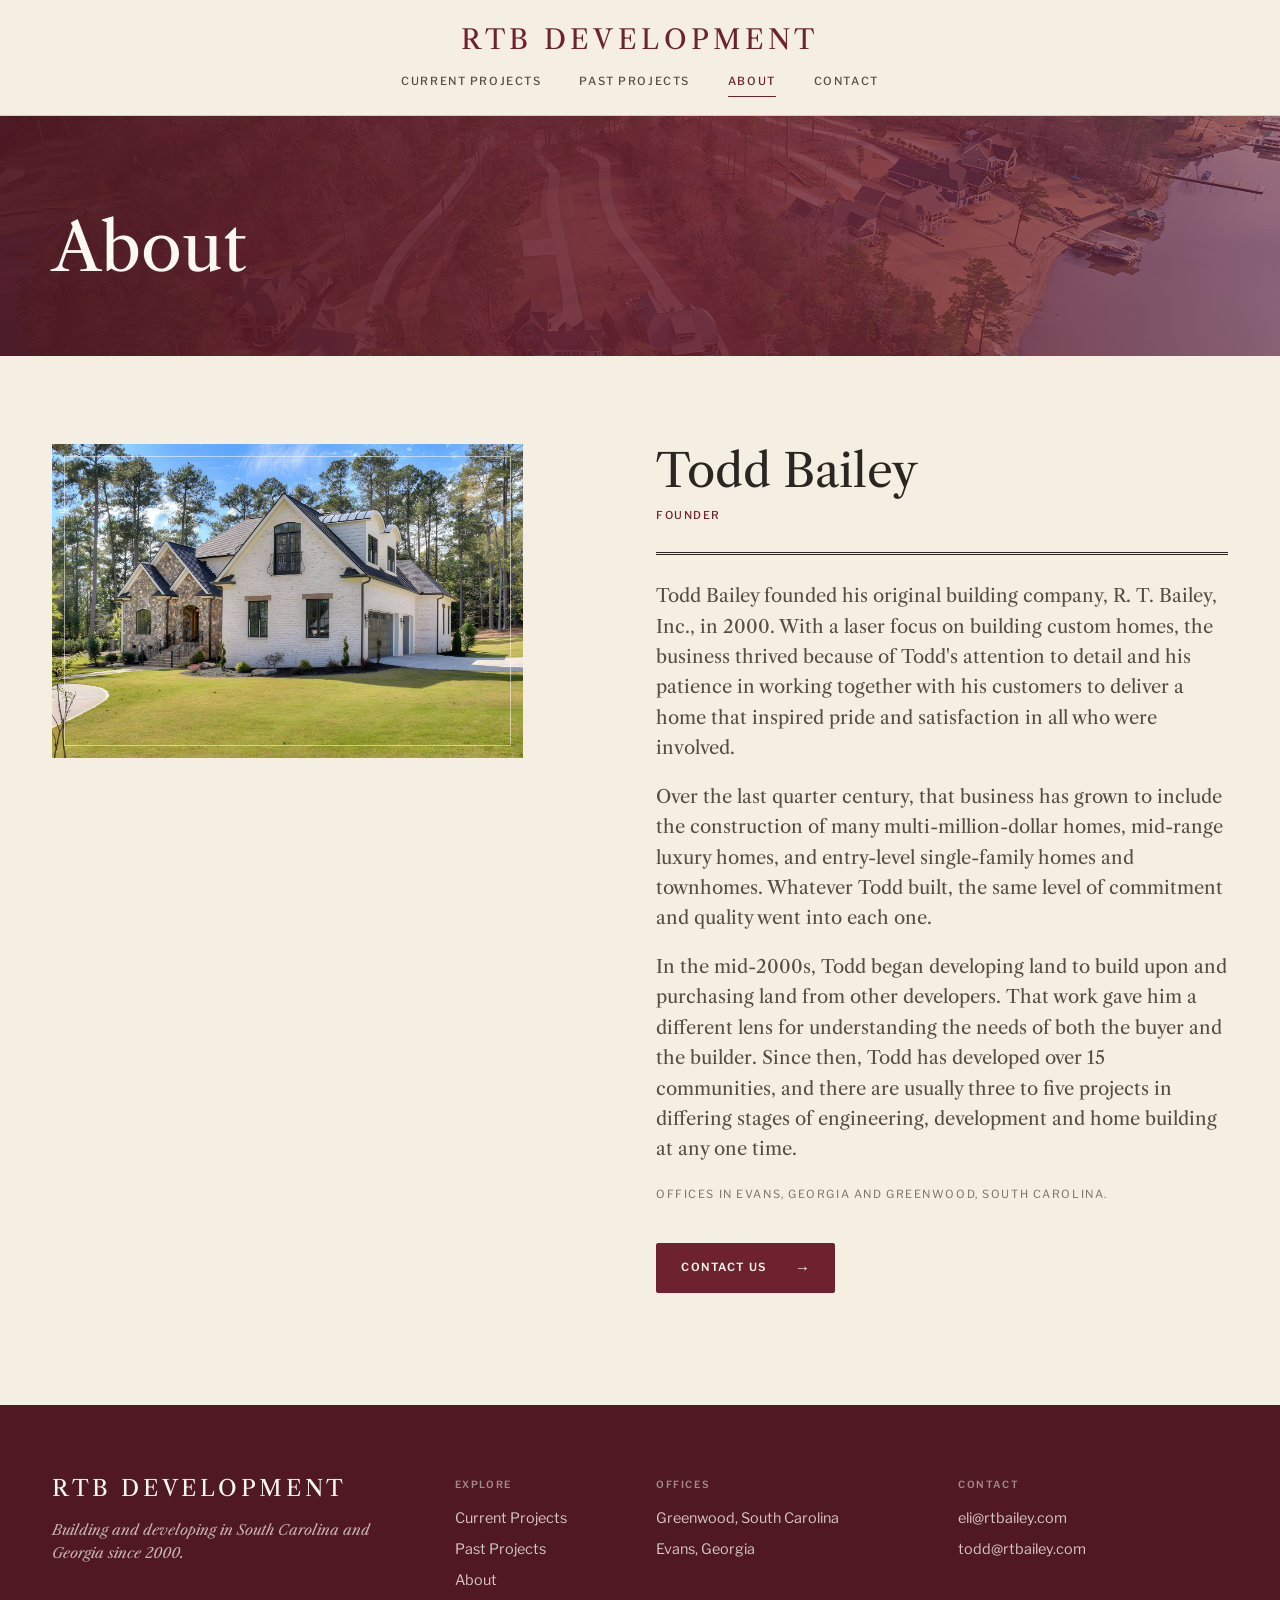
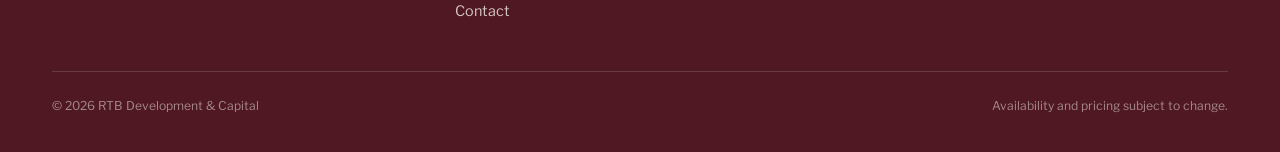
==== about.html @ fdc3d3a2 "Update preview 2026-11-13" ====
<!doctype html>
<html lang="en">
<head><meta name="robots" content="noindex, nofollow">
<meta charset="utf-8">
<meta name="viewport" content="width=device-width, initial-scale=1">
<title>About · RTB Development</title>
<meta name="description" content="RTB Development acquires, entitles and develops residential land.">
<meta name="theme-color" content="#6e2230">
<link rel="icon" href="images/favicon.svg" type="image/svg+xml">
<link rel="preconnect" href="https://fonts.googleapis.com">
<link rel="preconnect" href="https://fonts.gstatic.com" crossorigin>
<link href="https://fonts.googleapis.com/css2?family=Libre+Caslon+Text:ital,wght@0,400;0,700;1,400&family=Libre+Franklin:wght@400;500;600&display=swap" rel="stylesheet">
<link rel="stylesheet" href="css/site.css?v=20261113f">
</head>
<body data-page="about">
<a class="skip" href="#main">Skip to content</a>
<header class="site-header"></header>
<main id="main">

<section class="page-head" style="background-image:url('images/aerial-lake-lots.jpg')">
  <div class="wrap row"><h1>About</h1></div>
</section>

<section class="section" style="padding-top:0">
  <div class="wrap founder">
    <div class="founder-photo" id="founder-photo"></div>
    <div class="founder-body">
      <h2 id="founder-name"></h2>
      <p class="label" id="founder-title"></p>
      <div class="prose" id="founder-bio"></div>
      <div style="margin-top:40px"><a class="btn" href="contact.html">Contact us</a></div>
    </div>
  </div>
</section>
</main>
<footer class="site-footer"></footer>
<script src="data/inventory.js?v=20261113f"></script>
<script src="js/site.js?v=20261113f"></script>
<script src="js/pages.js?v=20261113f"></script>
</body>
</html>
---- css/site.css ----
/* RTB Development — public site.
   Southern heritage: Libre Caslon + Libre Franklin, parchment, maroon, pine, red clay. */

:root {
  --ink: #2a2723;
  --ink-2: #544e45;
  --muted: #7a7266;
  --rule: #d9cfbc;
  --rule-strong: #2a2723;
  --paper: #f5efe3;
  --paper-2: #fbf8f1;
  --tint: #ebe3d3;
  --cream: #fbf8f1;

  --maroon: #6e2230;
  --maroon-dark: #4f1822;
  --accent: #2e4a3b;          /* pine: available / under construction */
  --contract: #9c6a2c;        /* ochre: coming soon / under contract */
  --clay: #b5653f;
  --sold: #c4b9a4;

  --display: "Libre Caslon Text", Georgia, "Times New Roman", serif;
  --sans: "Libre Franklin", "Franklin Gothic Book", -apple-system, Arial, sans-serif;

  --max: 1240px;
  --gutter: 32px;
  --ease: cubic-bezier(.2, .7, .2, 1);
}

*, *::before, *::after { box-sizing: border-box; }
[hidden] { display: none !important; }
html { -webkit-text-size-adjust: 100%; scroll-behavior: smooth; }
body {
  margin: 0; font-family: var(--sans); font-size: 16px; line-height: 1.6;
  color: var(--ink); background: var(--paper); -webkit-font-smoothing: antialiased;
  font-feature-settings: "lnum" 1;
}
img { max-width: 100%; display: block; }
a { color: inherit; text-decoration: none; }
button { font: inherit; color: inherit; }
:focus-visible { outline: 2px solid var(--maroon); outline-offset: 3px; }
::selection { background: var(--maroon); color: var(--cream); }

.wrap { width: 100%; max-width: var(--max); margin: 0 auto; padding: 0 var(--gutter); }
.skip { position: absolute; left: -9999px; }
.skip:focus { left: 16px; top: 16px; z-index: 200; background: var(--ink); color: #fff; padding: 8px 12px; }

/* ---------- type ---------- */
h1, h2, h3 { font-family: var(--display); font-weight: 400; margin: 0; line-height: 1.15; }
h1 { font-size: clamp(2.5rem, 5.2vw, 4.25rem); line-height: 1.08; text-wrap: balance; }
h2 { font-size: clamp(1.8rem, 3vw, 2.5rem); text-wrap: balance; }
h3 { font-size: 1.35rem; }
p { margin: 0; }
.caps, .label, .nav, table.lots th, .seg button, .btn, .crumbs, .kicker {
  font-family: var(--sans); text-transform: uppercase; letter-spacing: .14em;
}
.label { font-size: .68rem; font-weight: 500; color: var(--muted); }
.kicker { font-size: .72rem; font-weight: 600; color: var(--maroon); display: flex; align-items: center; gap: 14px; margin-bottom: 18px; }
.kicker::before { content: ""; width: 28px; height: 1px; background: currentColor; }
.lede { font-family: var(--display); font-size: 1.25rem; line-height: 1.55; color: var(--ink-2); }

/* ---------- header ---------- */
.site-header { background: var(--paper); border-bottom: 1px solid var(--rule); position: relative; z-index: 60; transition: background .3s, border-color .3s, color .3s; }
.site-header .wrap { display: flex; flex-direction: column; align-items: center; gap: 14px; padding-top: 26px; padding-bottom: 18px; position: relative; }
.brand { font-family: var(--display); font-size: 1.7rem; letter-spacing: .16em; text-transform: uppercase; line-height: 1; color: var(--maroon); transition: color .3s; }
.brand span { color: inherit; }
.nav { display: flex; gap: 38px; font-size: .7rem; font-weight: 500; }
.nav a { color: var(--ink-2); padding: 6px 0; position: relative; transition: color .15s; }
.nav a::after { content: ""; position: absolute; left: 0; right: 0; bottom: 0; height: 1px; background: currentColor; transform: scaleX(0); transition: transform .25s var(--ease); }
.nav a:hover { color: var(--ink); }
.nav a:hover::after, .nav a[aria-current="page"]::after { transform: scaleX(1); }
.nav a[aria-current="page"] { color: var(--maroon); }
.nav-toggle { display: none; background: none; border: 0; padding: 10px; cursor: pointer; position: absolute; right: calc(var(--gutter) - 10px); top: 50%; transform: translateY(-50%); color: inherit; }

/* Home: header floats over the hero until you scroll. */
body[data-page="home"] .site-header { position: fixed; top: 0; left: 0; right: 0; background: transparent; border-color: transparent; color: var(--cream); }
body[data-page="home"] .site-header .brand,
body[data-page="home"] .site-header .nav a { color: var(--cream); }
body[data-page="home"] .site-header.is-solid { background: rgba(245, 239, 227, .97); border-color: var(--rule); color: var(--ink); }
body[data-page="home"] .site-header.is-solid .brand { color: var(--maroon); }
body[data-page="home"] .site-header.is-solid .nav a { color: var(--ink-2); }
body[data-page="home"] .site-header.is-solid .nav a[aria-current="page"] { color: var(--maroon); }

/* ---------- buttons ---------- */
.btn {
  display: inline-flex; align-items: center; justify-content: space-between; gap: 28px;
  min-height: 50px; padding: 0 24px; border: 1px solid var(--maroon); border-radius: 2px;
  background: var(--maroon); color: var(--cream); font-size: .7rem; font-weight: 600; cursor: pointer;
  transition: background .2s, color .2s, border-color .2s;
}
.btn::after { content: "→"; font-size: .95rem; letter-spacing: 0; transition: transform .2s var(--ease); }
.btn:hover { background: var(--maroon-dark); border-color: var(--maroon-dark); }
.btn:hover::after { transform: translateX(4px); }
.btn-line { background: transparent; color: var(--ink); border-color: var(--ink); }
.btn-line:hover { background: var(--ink); color: var(--paper); border-color: var(--ink); }
.btn-light { background: var(--cream); border-color: var(--cream); color: var(--maroon); }
.btn-light:hover { background: var(--tint); border-color: var(--tint); }
.btn-ghost { background: transparent; border-color: rgba(251,248,241,.55); color: var(--cream); }
.btn-ghost:hover { background: rgba(251,248,241,.12); border-color: var(--cream); }
.text-link { font-family: var(--display); font-style: italic; font-size: 1rem; border-bottom: 1px solid var(--rule); padding-bottom: 2px; transition: color .15s, border-color .15s; }
.text-link:hover { color: var(--maroon); border-color: var(--maroon); }

/* ---------- home hero: slow aerial pans ---------- */
.hero { position: relative; min-height: 100vh; min-height: 100svh; display: flex; align-items: flex-end; color: var(--cream); overflow: hidden; background: #1f2a22; }
.hero-reel { position: absolute; inset: 0; }
.hero-reel .shot { position: absolute; inset: -4%; background: center / cover no-repeat; opacity: 0; animation: reel 28s infinite; will-change: transform, opacity; }
.hero-reel .shot:nth-child(1) { animation-delay: -1.4s; --x0: -2%; --x1: 2%; }
.hero-reel .shot:nth-child(2) { animation-delay: 5.6s; --x0: 2%; --x1: -2%; }
.hero-reel .shot:nth-child(3) { animation-delay: 12.6s; --x0: -1%; --x1: 3%; }
.hero-reel .shot:nth-child(4) { animation-delay: 19.6s; --x0: 2%; --x1: -1%; }
@keyframes reel {
  0%   { opacity: 0; transform: scale(1.04) translateX(var(--x0)); }
  5%   { opacity: 1; }
  25%  { opacity: 1; }
  32%  { opacity: 0; transform: scale(1.14) translateX(var(--x1)); }
  100% { opacity: 0; transform: scale(1.14) translateX(var(--x1)); }
}
.hero::after {
  content: ""; position: absolute; inset: 0; pointer-events: none;
  background:
    linear-gradient(180deg, rgba(20,16,14,.55) 0%, rgba(20,16,14,0) 22%),
    linear-gradient(0deg, rgba(40,12,18,.88) 0%, rgba(40,12,18,.35) 45%, rgba(40,12,18,0) 70%);
}
.hero .wrap { position: relative; z-index: 2; padding-top: 180px; padding-bottom: 72px; }
.hero .where { font-size: .72rem; font-weight: 600; color: rgba(251,248,241,.8); margin-bottom: 22px; }
.hero h1 { font-size: clamp(2.9rem, 7vw, 6rem); max-width: 13ch; line-height: 1.02; }
.hero-foot { display: grid; grid-template-columns: repeat(12, 1fr); gap: var(--gutter); margin-top: 40px; align-items: end; }
.hero-foot p { grid-column: 1 / span 6; font-family: var(--display); font-size: 1.3rem; line-height: 1.5; color: rgba(251,248,241,.88); max-width: 40ch; }
.hero-foot .actions { grid-column: 8 / span 5; display: flex; gap: 12px; justify-content: flex-end; flex-wrap: wrap; }
.scroll-cue { position: absolute; z-index: 2; left: 50%; bottom: 22px; width: 1px; height: 44px; background: rgba(251,248,241,.35); overflow: hidden; }
.scroll-cue::after { content: ""; position: absolute; left: 0; top: -44px; width: 1px; height: 44px; background: var(--cream); animation: cue 2.4s var(--ease) infinite; }
@keyframes cue { to { top: 44px; } }

/* ---------- page banners (inner pages) ---------- */
.page-head {
  position: relative; color: var(--cream); padding: 96px 0 72px; margin-bottom: 88px;
  background: var(--maroon) center / cover no-repeat;
}
.page-head::before { content: ""; position: absolute; inset: 0; background: linear-gradient(100deg, rgba(79,24,34,.94) 0%, rgba(110,34,48,.86) 55%, rgba(110,34,48,.62) 100%); }
.page-head .wrap { position: relative; }
.page-head .row { display: grid; grid-template-columns: repeat(12, 1fr); gap: var(--gutter); align-items: end; }
.page-head h1 { grid-column: 1 / span 8; }
.page-head .aside { grid-column: 9 / span 4; font-family: var(--display); font-size: 1.1rem; color: rgba(251,248,241,.85); max-width: 36ch; }
.page-head .aside .where { display: block; font-family: var(--sans); font-size: .7rem; text-transform: uppercase; letter-spacing: .14em; font-weight: 600; color: var(--cream); margin-bottom: 10px; }
.crumbs { font-size: .66rem; margin-bottom: 26px; color: rgba(251,248,241,.7); }
.crumbs a:hover { color: var(--cream); }
.page-head .facts { border-top: 1px solid rgba(251,248,241,.35); }
.page-head .label { color: rgba(251,248,241,.7); }
.page-head .btn { background: var(--cream); border-color: var(--cream); color: var(--maroon); }

/* ---------- sections ---------- */
.section { padding: 112px 0; }
.section + .section { padding-top: 0; }
.section-head { display: flex; justify-content: space-between; align-items: flex-end; gap: 24px; margin-bottom: 44px; }
.section-head h2 { max-width: 20ch; }

/* ---------- tiles ---------- */
.tiles { display: grid; grid-template-columns: repeat(3, 1fr); gap: 56px var(--gutter); }
.tile { display: block; }
.tile-media { aspect-ratio: 4 / 3; background: var(--cream); position: relative; overflow: hidden; }
.tile-media .img { position: absolute; inset: 0; background: center / cover no-repeat; transition: transform .8s var(--ease); }
.tile:hover .tile-media .img { transform: scale(1.05); }
.tile-media.no-photo { display: flex; align-items: center; justify-content: center; flex-direction: column; gap: 12px; text-align: center; padding: 28px; color: var(--ink); font-family: var(--display); font-size: 1.55rem; line-height: 1.2; box-shadow: inset 0 0 0 1px var(--rule); }
.tile-media.no-photo::after { content: ""; position: absolute; inset: 10px; border: 1px solid var(--rule); pointer-events: none; }
.tile-media.no-photo small { font-family: var(--sans); font-size: .6rem; letter-spacing: .16em; text-transform: uppercase; color: var(--muted); }
.tile-past .tile-media.no-photo { background-color: var(--tint); box-shadow: none; }
.tile-past .tile-media.no-photo::after { border-color: rgba(42,39,35,.18); }
.tile-flag { position: absolute; top: 14px; left: 14px; z-index: 2; background: var(--cream); font-size: .6rem; font-weight: 600; letter-spacing: .14em; text-transform: uppercase; padding: 7px 10px; }
.tile-body { padding-top: 18px; display: flex; justify-content: space-between; align-items: baseline; gap: 16px; }
.tile-body h3 { font-size: 1.4rem; transition: color .15s; }
.tile-loc { margin-top: 4px; font-size: .66rem; font-weight: 500; letter-spacing: .14em; text-transform: uppercase; color: var(--muted); }
a.tile:hover h3 { color: var(--maroon); }
.tile-meta { font-size: .85rem; color: var(--muted); text-align: right; white-space: nowrap; flex: none; }
.tile-meta .avail { color: var(--accent); font-weight: 500; }
.tile-go { color: var(--maroon); display: inline-block; margin-left: 8px; transition: transform .2s var(--ease); }
a.tile:hover .tile-go { transform: translateX(4px); }
.tile-note { margin-top: 6px; font-size: .9rem; color: var(--ink-2); }

/* ---------- status ---------- */
.avail { color: var(--accent); font-weight: 500; }
.phase { font-family: var(--sans); font-size: .64rem; font-weight: 600; text-transform: uppercase; letter-spacing: .14em; }
.phase-construction, .phase-selling { color: var(--accent); }
.phase-coming-soon { color: var(--contract); }
.status { display: inline-flex; align-items: center; gap: 8px; font-size: .85rem; white-space: nowrap; }
.status::before { content: ""; width: 8px; height: 8px; border-radius: 50%; background: currentColor; }
.status-available { color: var(--accent); }
.status-contract { color: var(--contract); }
.status-sold { color: var(--muted); }
.status-sold::before { background: var(--sold); }
.status-planned { color: #3f6f95; }

/* ---------- founder teaser (home) ---------- */
.teaser { display: grid; grid-template-columns: repeat(12, 1fr); gap: var(--gutter); align-items: center; }
.teaser-photo { grid-column: 1 / span 6; aspect-ratio: 5 / 4; background: var(--tint) center / cover no-repeat; position: relative; }
.teaser-photo::after { content: ""; position: absolute; inset: 14px; border: 1px solid rgba(251,248,241,.6); pointer-events: none; }
.teaser-body { grid-column: 8 / span 5; }
.teaser-body .lede { margin-top: 24px; }
.teaser-body .sig { margin-top: 28px; font-family: var(--display); font-style: italic; font-size: 1.15rem; }
.teaser-body .sig span { display: block; font-family: var(--sans); font-style: normal; font-size: .64rem; letter-spacing: .14em; text-transform: uppercase; color: var(--muted); margin-top: 4px; }
.teaser-body .btn { margin-top: 36px; }

/* ---------- closing band ---------- */
.closing { position: relative; color: var(--cream); background: #2a2a24 center / cover no-repeat; }
.closing::before { content: ""; position: absolute; inset: 0; background: linear-gradient(90deg, rgba(40,12,18,.9) 0%, rgba(40,12,18,.62) 55%, rgba(40,12,18,.3) 100%); }
.closing .wrap { position: relative; padding-top: 140px; padding-bottom: 140px; }
.closing h2 { font-size: clamp(2.2rem, 4.4vw, 3.6rem); max-width: 16ch; }
.closing p { margin-top: 20px; font-family: var(--display); font-size: 1.2rem; color: rgba(251,248,241,.85); max-width: 42ch; }
.closing .actions { margin-top: 36px; display: flex; gap: 12px; flex-wrap: wrap; }

/* ---------- lot table ---------- */
.toolbar { display: flex; flex-wrap: wrap; gap: 24px; align-items: center; padding: 18px 0; border-bottom: 1px solid var(--rule); border-top: 3px double var(--rule-strong); }
.seg { display: flex; gap: 22px; }
.seg button { background: none; border: 0; padding: 8px 0; cursor: pointer; font-size: .68rem; color: var(--muted); border-bottom: 1px solid transparent; transition: color .15s, border-color .15s; }
.seg button:hover { color: var(--ink); }
.seg button[aria-pressed="true"] { color: var(--ink); border-bottom-color: var(--maroon); }
.select {
  appearance: none; -webkit-appearance: none; cursor: pointer; border: 0; border-bottom: 1px solid var(--rule);
  background: transparent url("data:image/svg+xml,%3Csvg xmlns='http://www.w3.org/2000/svg' width='10' height='6'%3E%3Cpath d='M1 1l4 4 4-4' stroke='%232a2723' fill='none'/%3E%3C/svg%3E") right 2px center no-repeat;
  padding: 8px 24px 8px 0; font-size: .9rem; color: var(--ink); font-family: var(--sans);
}
.toolbar .count { margin-left: auto; font-size: .9rem; color: var(--muted); }
.table-wrap { overflow-x: auto; }
table.lots { width: 100%; border-collapse: collapse; font-size: .95rem; }
table.lots th { text-align: left; font-weight: 500; font-size: .64rem; color: var(--muted); padding: 16px 16px 12px 0; border-bottom: 1px solid var(--rule); white-space: nowrap; }
table.lots th button { all: unset; cursor: pointer; }
table.lots th button:hover { color: var(--ink); }
table.lots th button[data-dir]::after { content: " ↓"; }
table.lots th button[data-dir="asc"]::after { content: " ↑"; }
table.lots td { padding: 18px 16px 18px 0; border-bottom: 1px solid var(--rule); white-space: nowrap; }
table.lots tbody tr { cursor: pointer; transition: background .12s; }
table.lots tbody tr:hover { background: var(--tint); }
table.lots .lot-id { font-family: var(--display); font-size: 1.15rem; }
table.lots .num, table.lots th.num { text-align: right; }
table.lots td:last-child, table.lots th:last-child { padding-right: 0; padding-left: 32px; }
.empty { padding: 48px 0; color: var(--muted); }

/* ---------- community ---------- */
.facts { display: grid; grid-template-columns: repeat(4, 1fr); gap: var(--gutter); margin-top: 56px; }
.facts > div { padding-top: 16px; }
.fact-value { font-family: var(--display); font-size: 1.9rem; line-height: 1.15; }
.facts .label { margin-top: 6px; }
.plan-grid { display: grid; grid-template-columns: repeat(12, 1fr); gap: var(--gutter); align-items: start; }
.plan { grid-column: 1 / span 8; }
.plan-bar { display: flex; justify-content: space-between; align-items: center; gap: 16px; flex-wrap: wrap; padding-bottom: 14px; }
.legend { display: flex; gap: 20px; flex-wrap: wrap; }
.site-plan { display: block; width: 100%; height: auto; background: var(--tint); }
.site-plan .lot { cursor: pointer; outline: none; }
.site-plan .lot rect, .site-plan .lot path { stroke: var(--paper); stroke-width: 3; transition: opacity .15s; }
.site-plan .lot:hover rect, .site-plan .lot:hover path, .site-plan .lot:focus-visible rect, .site-plan .lot:focus-visible path { opacity: .85; }
.site-plan .lot.is-selected rect, .site-plan .lot.is-selected path { stroke: var(--ink); stroke-width: 4; }
.site-plan .lot text { pointer-events: none; font-family: var(--display); font-size: 24px; fill: var(--cream); }
.site-plan .lot text.sub { font-family: var(--sans); font-size: 12px; fill: rgba(255,255,255,.85); }
.site-plan .lot-sold text { fill: var(--ink-2); }
.site-plan .lot-sold text.sub { fill: var(--muted); }
.plan-note { margin-top: 12px; font-size: .8rem; color: var(--muted); }
.detail { grid-column: 9 / span 4; border-top: 3px double var(--rule-strong); padding-top: 20px; position: sticky; top: 24px; }
.detail .top { display: flex; justify-content: space-between; align-items: baseline; gap: 12px; }
.detail .name { font-family: var(--display); font-size: 2.5rem; line-height: 1; }
.detail .price { font-family: var(--display); font-size: 1.7rem; margin-top: 20px; }
.spec { list-style: none; margin: 24px 0 0; padding: 0; }
.spec li { display: flex; justify-content: space-between; gap: 16px; padding: 12px 0; border-top: 1px solid var(--rule); font-size: .92rem; }
.spec li span:first-child { color: var(--muted); }
.spec li span:last-child { text-align: right; }
.detail .note { margin-top: 16px; font-size: .92rem; color: var(--ink-2); }
.detail .actions { display: grid; gap: 10px; margin-top: 24px; }
.two-col { display: grid; grid-template-columns: repeat(12, 1fr); gap: var(--gutter); }
.two-col > :first-child { grid-column: 1 / span 4; }
.two-col > :last-child { grid-column: 5 / span 8; }
.plain-list { list-style: none; margin: 0; padding: 0; }
.plain-list li { padding: 12px 0; border-bottom: 1px solid var(--rule); font-size: .95rem; }
.project-cta { display: grid; grid-template-columns: repeat(12, 1fr); gap: var(--gutter); align-items: center; }
.project-cta-media { grid-column: 1 / span 7; }
.project-cta-media .tile-media { aspect-ratio: 16 / 10; }
.project-cta-body { grid-column: 9 / span 4; }
.project-cta-body .lede { margin: 18px 0 32px; }

/* ---------- project gallery ---------- */
.gallery { display: grid; grid-template-columns: repeat(2, 1fr); gap: var(--gutter); }
.gallery-item { display: block; aspect-ratio: 16 / 9; background: var(--tint) center / cover no-repeat; transition: opacity .2s; }
.gallery-item:hover { opacity: .9; }
.gallery-item:only-child { grid-column: 1 / -1; aspect-ratio: 21 / 9; }
.gallery-video { display: block; width: 100%; aspect-ratio: 16 / 9; background: #1c1a17; object-fit: cover; }
.gallery-video { grid-column: 1 / -1; }
.gallery-single { grid-column: 1 / -1; display: block; }
.gallery-single img { display: block; max-width: 100%; max-height: 720px; width: auto; height: auto; margin: 0 auto; }
/* static colored site plan on a project page */
.layout-plan { display: block; border: 1px solid var(--line, rgba(0,0,0,.12)); }
.layout-plan img { display: block; width: 100%; height: auto; }

/* ---------- about ---------- */
.prose { font-family: var(--display); font-size: 1.15rem; line-height: 1.65; color: var(--ink-2); }
.prose p + p { margin-top: 1em; }
.founder { display: grid; grid-template-columns: repeat(12, 1fr); gap: var(--gutter); align-items: start; }
.founder-photo { grid-column: 1 / span 5; aspect-ratio: 3 / 2; background: var(--tint) center / cover no-repeat; position: sticky; top: 32px; }
.founder-photo::after { content: ""; position: absolute; inset: 12px; border: 1px solid rgba(251,248,241,.55); pointer-events: none; }
.founder-photo.no-photo { display: flex; align-items: flex-end; padding: 28px; font-family: var(--display); font-size: 1.3rem; color: var(--ink-2); }
.founder-photo.no-photo::after { border-color: rgba(42,39,35,.2); }
.founder-body { grid-column: 7 / span 6; }
.founder-body h2 { font-size: clamp(2.1rem, 3.6vw, 3rem); }
.founder-body .label { margin-top: 10px; color: var(--maroon); }
.founder-body .prose { margin-top: 28px; padding-top: 26px; border-top: 3px double var(--rule-strong); }
.founder-body .prose p:last-child { font-family: var(--sans); font-size: .7rem; text-transform: uppercase; letter-spacing: .14em; color: var(--muted); margin-top: 1.8em; }

/* ---------- contact ---------- */
.contact-grid { display: grid; grid-template-columns: repeat(12, 1fr); gap: var(--gutter); }
.contact-info { grid-column: 1 / span 4; }
.contact-info h2 { margin-bottom: 32px; }
.contact-info dl { margin: 0; display: grid; gap: 28px; }
.contact-info dd { margin: 8px 0 0; font-family: var(--display); font-size: 1.15rem; line-height: 1.5; }
.contact-info dd a { border-bottom: 1px solid var(--rule); }
.contact-info dd a:hover { border-color: var(--maroon); color: var(--maroon); }
.form { grid-column: 6 / span 7; display: grid; gap: 30px; background: var(--paper-2); padding: 44px; box-shadow: inset 0 0 0 1px var(--rule); }
.form-row { display: grid; grid-template-columns: 1fr 1fr; gap: var(--gutter); }
.field { display: grid; gap: 4px; }
.field label { font-size: .64rem; font-weight: 500; color: var(--muted); text-transform: uppercase; letter-spacing: .14em; }
.field input, .field select, .field textarea {
  font: inherit; font-size: 1rem; color: var(--ink); background: transparent;
  border: 0; border-bottom: 1px solid var(--rule); border-radius: 0; padding: 10px 0; min-height: 44px; transition: border-color .15s;
}
.field select { appearance: none; -webkit-appearance: none; cursor: pointer; background: url("data:image/svg+xml,%3Csvg xmlns='http://www.w3.org/2000/svg' width='10' height='6'%3E%3Cpath d='M1 1l4 4 4-4' stroke='%232a2723' fill='none'/%3E%3C/svg%3E") right 2px center no-repeat; }
.field textarea { min-height: 120px; resize: vertical; }
.field input:focus, .field select:focus, .field textarea:focus { outline: none; border-bottom-color: var(--maroon); }
.form .btn { justify-self: start; min-width: 220px; }
.form-status { font-size: .9rem; color: var(--accent); min-height: 1.4em; }
.form-status.error { color: #a4402f; }

/* ---------- footer ---------- */
.site-footer { background: var(--maroon-dark); color: rgba(251,248,241,.78); font-size: .9rem; }
.site-footer .wrap { padding-top: 72px; padding-bottom: 36px; }
.footer-top { display: grid; grid-template-columns: repeat(12, 1fr); gap: var(--gutter); padding-bottom: 48px; border-bottom: 1px solid rgba(251,248,241,.15); }
.site-footer .brand { color: var(--cream); font-size: 1.4rem; }
.footer-brand { grid-column: 1 / span 4; }
.footer-brand p { margin-top: 16px; font-family: var(--display); font-style: italic; color: rgba(251,248,241,.7); }
.footer-col { grid-column: span 2; }
.footer-col.wide { grid-column: span 3; }
.footer-col h5 { margin: 0 0 14px; font-size: .62rem; font-weight: 600; letter-spacing: .16em; text-transform: uppercase; color: rgba(251,248,241,.5); }
.footer-col ul { list-style: none; margin: 0; padding: 0; display: grid; gap: 8px; }
.footer-col a:hover { color: var(--cream); }
.footer-bottom { padding-top: 24px; display: flex; justify-content: space-between; gap: 16px; flex-wrap: wrap; font-size: .76rem; color: rgba(251,248,241,.5); }

/* ---------- reveal on scroll ---------- */
.reveal { opacity: 0; transform: translateY(18px); transition: opacity .8s var(--ease), transform .8s var(--ease); }
.reveal.is-in { opacity: 1; transform: none; }

/* ---------- responsive ---------- */
@media (max-width: 1000px) {
  .tiles { grid-template-columns: repeat(2, 1fr); }
  .plan, .detail { grid-column: 1 / -1; }
  .detail { position: static; }
  .page-head h1, .page-head .aside { grid-column: 1 / -1; }
  .page-head .aside { margin-top: 20px; }
  .teaser-photo, .teaser-body, .project-cta-media, .project-cta-body { grid-column: 1 / -1; }
  .footer-brand { grid-column: 1 / -1; }
  .footer-col, .footer-col.wide { grid-column: span 4; }
}
@media (max-width: 780px) {
  :root { --gutter: 20px; }
  .nav-toggle { display: block; }
  .site-header .wrap { align-items: flex-start; padding-top: 18px; padding-bottom: 18px; }
  .brand { font-size: 1.2rem; }
  .nav { position: absolute; top: 100%; left: 0; right: 0; flex-direction: column; gap: 0; background: var(--paper); border-bottom: 1px solid var(--rule); padding: 0 var(--gutter) 16px; display: none; z-index: 50; }
  .nav.is-open { display: flex; }
  .nav a, body[data-page="home"] .site-header .nav a { padding: 14px 0; border-bottom: 1px solid var(--rule); font-size: .78rem; color: var(--ink-2); }
  .nav a::after { display: none; }
  .hero .wrap { padding-bottom: 64px; }
  .scroll-cue { display: none; }
  .section-head { flex-direction: column; align-items: flex-start; gap: 16px; margin-bottom: 32px; }
  .hero-foot p, .hero-foot .actions { grid-column: 1 / -1; justify-content: flex-start; }
  .section { padding: 80px 0; }
  .page-head { padding: 64px 0 52px; margin-bottom: 64px; }
  .tiles { grid-template-columns: 1fr; gap: 40px; }
  .facts { grid-template-columns: repeat(2, 1fr); row-gap: 20px; }
  .two-col > :first-child, .two-col > :last-child { grid-column: 1 / -1; }
  .founder-photo, .founder-body { grid-column: 1 / -1; }
  .gallery { grid-template-columns: 1fr; }
  .founder-photo { position: relative; top: 0; }
  .contact-info, .form { grid-column: 1 / -1; }
  .form { padding: 24px; }
  .form-row { grid-template-columns: 1fr; }
  .closing .wrap { padding-top: 96px; padding-bottom: 96px; }
  .footer-col, .footer-col.wide { grid-column: 1 / -1; }
  table.lots .col-front { display: none; }
  .toolbar .count { margin-left: 0; }
}
@media (max-width: 480px) {
  table.lots .col-comm { display: none; }
  table.lots th, table.lots td { padding-right: 10px; }
  table.lots td:last-child, table.lots th:last-child { padding-left: 8px; }
  table.lots .status { white-space: normal; font-size: .8rem; }
}
@media (prefers-reduced-motion: reduce) {
  html { scroll-behavior: auto; }
  *, *::before, *::after { transition: none !important; animation: none !important; }
  .hero-reel .shot:first-child { opacity: 1; transform: none; }
  .reveal { opacity: 1; transform: none; }
}

/* Rendered site plans (overlay: "outline"): status as a soft tint + thin outline so the drawing stays readable. */
.site-plan .lot path.outline { fill-opacity: var(--tint, .35); stroke-width: var(--outline, 2); stroke-opacity: .9; }
.site-plan .lot:hover path.outline, .site-plan .lot:focus-visible path.outline { opacity: 1; fill-opacity: calc(var(--tint, .35) + .2); }
.site-plan .lot.is-selected path.outline { fill-opacity: calc(var(--tint, .35) + .3); stroke: var(--ink); stroke-width: calc(var(--outline, 2) + 2); }
.legend-extra { display: inline-flex; align-items: center; gap: 6px; font-size: .85rem; color: var(--muted); }
.legend-extra i { width: 10px; height: 10px; border-radius: 2px; display: inline-block; box-shadow: inset 0 0 0 1px rgba(0,0,0,.18); }

/* project details list */
.detail-list { margin: 0; }
.detail-list > div { display: grid; grid-template-columns: 11rem 1fr; gap: 16px; padding: 12px 0; border-bottom: 1px solid var(--rule); }
.detail-list dt { font-size: .74rem; letter-spacing: .12em; text-transform: uppercase; color: var(--muted, #6f6a62); padding-top: 3px; }
.detail-list dd { margin: 0; }
@media (max-width: 600px) { .detail-list > div { grid-template-columns: 1fr; gap: 2px; } }

/* project overview: photo + details side by side */
#interest-section .project-cta { align-items: start; }
#interest-section .project-cta-media { grid-column: 1 / span 7; position: sticky; top: 24px; }
#interest-section .project-cta-body { grid-column: 8 / span 5; }
#interest-section .project-cta-body h2 { margin-bottom: 18px; }
.overview-details > div { grid-template-columns: 7.5rem 1fr; gap: 12px; padding: 9px 0; font-size: .9rem; }
.overview-details dt { font-size: .66rem; }
#interest-section .project-cta-body .lede { margin: 22px 0 26px; font-size: 1rem; }
@media (max-width: 1000px) { #interest-section .project-cta-media { position: static; } #interest-section .project-cta-media, #interest-section .project-cta-body { grid-column: 1 / -1; } }
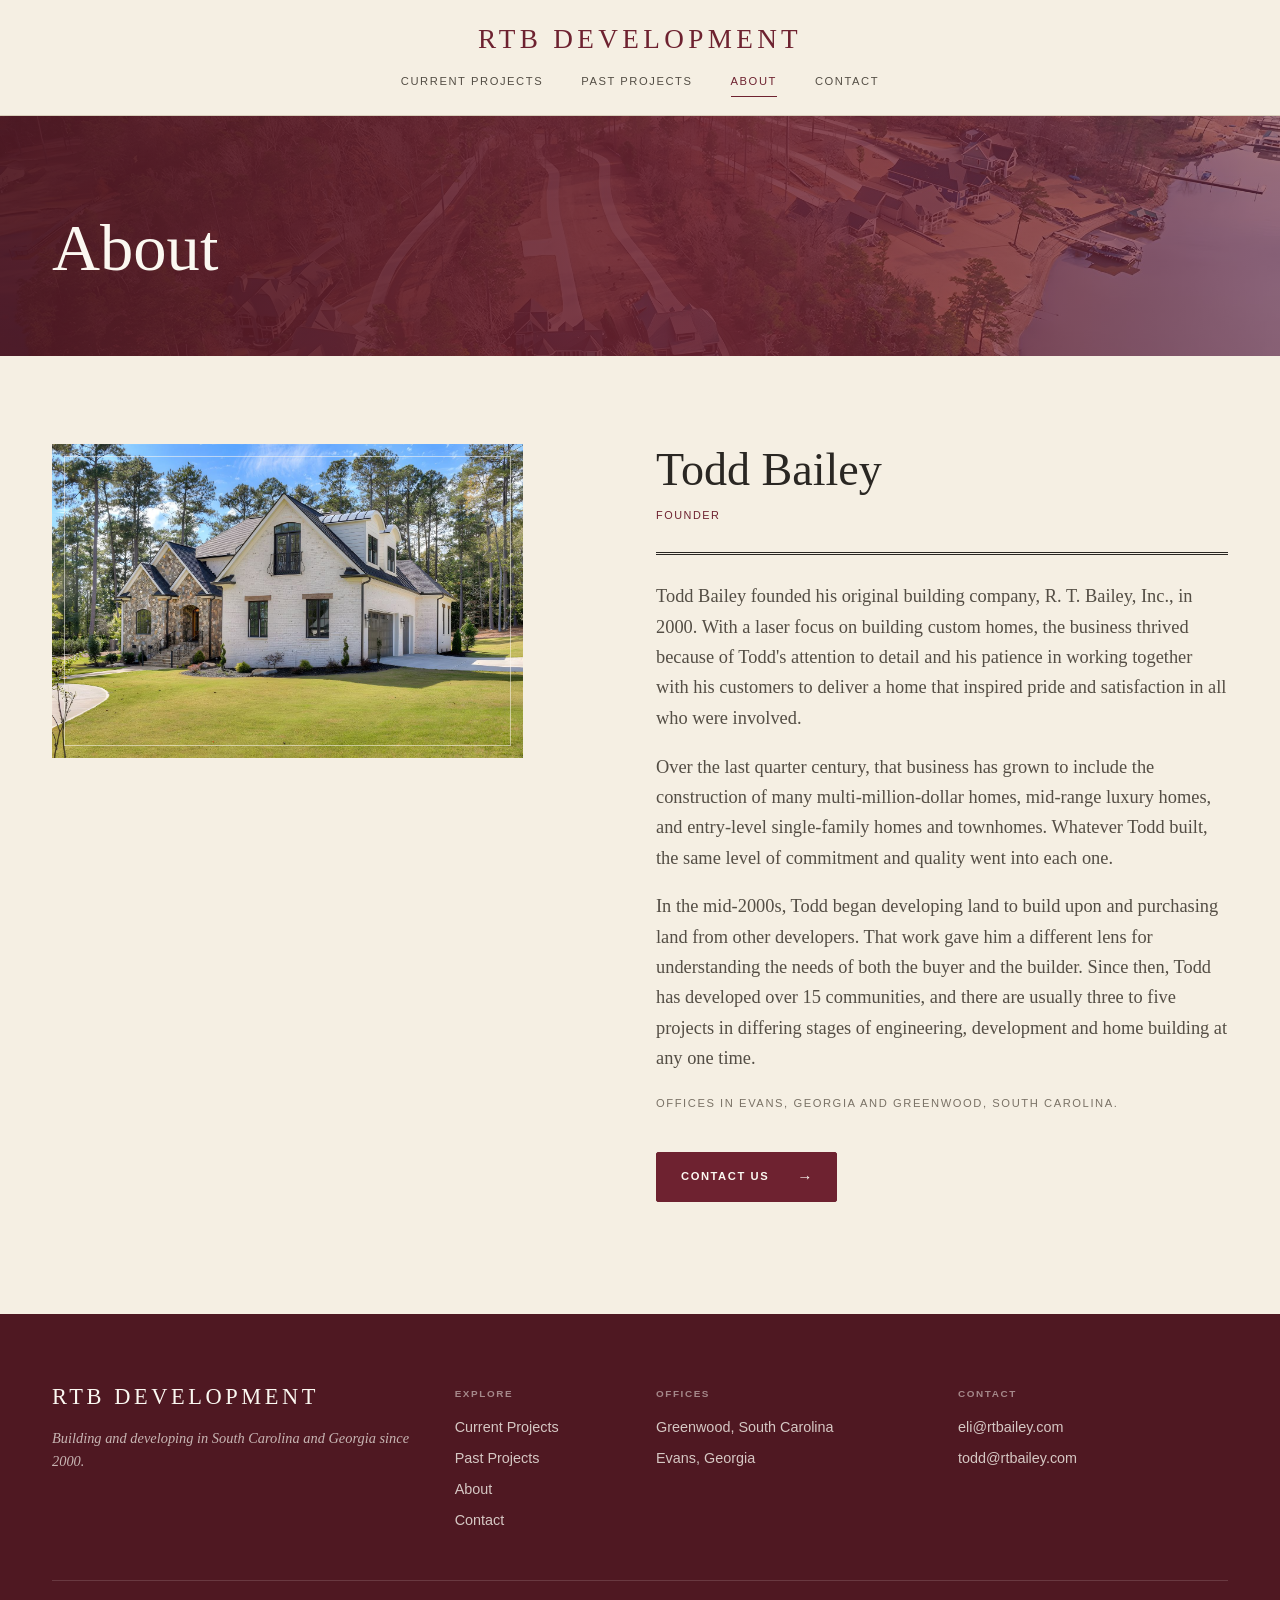
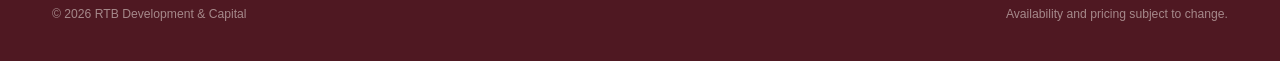
==== commit abec2efa: "Update preview 2026-11-24" ====
--- a/about.html
+++ b/about.html
@@ -2,6 +2,8 @@
 <html lang="en">
 <head><meta name="robots" content="noindex, nofollow">
 <meta charset="utf-8">
+<meta http-equiv="Content-Security-Policy" content="default-src 'self'; script-src 'self' https://cdnjs.cloudflare.com; style-src 'self' 'unsafe-inline' https://fonts.googleapis.com https://cdnjs.cloudflare.com; font-src 'self' https://fonts.gstatic.com; img-src 'self' data: https://tile.openstreetmap.org; media-src 'self'; connect-src 'self'; object-src 'none'; base-uri 'self'; form-action 'self' mailto:; upgrade-insecure-requests">
+<meta name="referrer" content="strict-origin-when-cross-origin">
 <meta name="viewport" content="width=device-width, initial-scale=1">
 <title>About · RTB Development</title>
 <meta name="description" content="RTB Development acquires, entitles and develops residential land.">
@@ -10,7 +12,7 @@
 <link rel="preconnect" href="https://fonts.googleapis.com">
 <link rel="preconnect" href="https://fonts.gstatic.com" crossorigin>
 <link href="https://fonts.googleapis.com/css2?family=Libre+Caslon+Text:ital,wght@0,400;0,700;1,400&family=Libre+Franklin:wght@400;500;600&display=swap" rel="stylesheet">
-<link rel="stylesheet" href="css/site.css?v=20261113f">
+<link rel="stylesheet" href="css/site.css?v=20261124l">
 </head>
 <body data-page="about">
 <a class="skip" href="#main">Skip to content</a>
@@ -34,8 +36,8 @@
 </section>
 </main>
 <footer class="site-footer"></footer>
-<script src="data/inventory.js?v=20261113f"></script>
-<script src="js/site.js?v=20261113f"></script>
-<script src="js/pages.js?v=20261113f"></script>
+<script src="data/inventory.js?v=20261124l"></script>
+<script src="js/site.js?v=20261124l"></script>
+<script src="js/pages.js?v=20261124l"></script>
 </body>
 </html>
--- a/css/site.css
+++ b/css/site.css
@@ -1,420 +1,451 @@
-/* RTB Development — public site.
-   Southern heritage: Libre Caslon + Libre Franklin, parchment, maroon, pine, red clay. */
-
-:root {
-  --ink: #2a2723;
-  --ink-2: #544e45;
-  --muted: #7a7266;
-  --rule: #d9cfbc;
-  --rule-strong: #2a2723;
-  --paper: #f5efe3;
-  --paper-2: #fbf8f1;
-  --tint: #ebe3d3;
-  --cream: #fbf8f1;
-
-  --maroon: #6e2230;
-  --maroon-dark: #4f1822;
-  --accent: #2e4a3b;          /* pine: available / under construction */
-  --contract: #9c6a2c;        /* ochre: coming soon / under contract */
-  --clay: #b5653f;
-  --sold: #c4b9a4;
-
-  --display: "Libre Caslon Text", Georgia, "Times New Roman", serif;
-  --sans: "Libre Franklin", "Franklin Gothic Book", -apple-system, Arial, sans-serif;
-
-  --max: 1240px;
-  --gutter: 32px;
-  --ease: cubic-bezier(.2, .7, .2, 1);
-}
-
-*, *::before, *::after { box-sizing: border-box; }
-[hidden] { display: none !important; }
-html { -webkit-text-size-adjust: 100%; scroll-behavior: smooth; }
-body {
-  margin: 0; font-family: var(--sans); font-size: 16px; line-height: 1.6;
-  color: var(--ink); background: var(--paper); -webkit-font-smoothing: antialiased;
-  font-feature-settings: "lnum" 1;
-}
-img { max-width: 100%; display: block; }
-a { color: inherit; text-decoration: none; }
-button { font: inherit; color: inherit; }
-:focus-visible { outline: 2px solid var(--maroon); outline-offset: 3px; }
-::selection { background: var(--maroon); color: var(--cream); }
-
-.wrap { width: 100%; max-width: var(--max); margin: 0 auto; padding: 0 var(--gutter); }
-.skip { position: absolute; left: -9999px; }
-.skip:focus { left: 16px; top: 16px; z-index: 200; background: var(--ink); color: #fff; padding: 8px 12px; }
-
-/* ---------- type ---------- */
-h1, h2, h3 { font-family: var(--display); font-weight: 400; margin: 0; line-height: 1.15; }
-h1 { font-size: clamp(2.5rem, 5.2vw, 4.25rem); line-height: 1.08; text-wrap: balance; }
-h2 { font-size: clamp(1.8rem, 3vw, 2.5rem); text-wrap: balance; }
-h3 { font-size: 1.35rem; }
-p { margin: 0; }
-.caps, .label, .nav, table.lots th, .seg button, .btn, .crumbs, .kicker {
-  font-family: var(--sans); text-transform: uppercase; letter-spacing: .14em;
-}
-.label { font-size: .68rem; font-weight: 500; color: var(--muted); }
-.kicker { font-size: .72rem; font-weight: 600; color: var(--maroon); display: flex; align-items: center; gap: 14px; margin-bottom: 18px; }
-.kicker::before { content: ""; width: 28px; height: 1px; background: currentColor; }
-.lede { font-family: var(--display); font-size: 1.25rem; line-height: 1.55; color: var(--ink-2); }
-
-/* ---------- header ---------- */
-.site-header { background: var(--paper); border-bottom: 1px solid var(--rule); position: relative; z-index: 60; transition: background .3s, border-color .3s, color .3s; }
-.site-header .wrap { display: flex; flex-direction: column; align-items: center; gap: 14px; padding-top: 26px; padding-bottom: 18px; position: relative; }
-.brand { font-family: var(--display); font-size: 1.7rem; letter-spacing: .16em; text-transform: uppercase; line-height: 1; color: var(--maroon); transition: color .3s; }
-.brand span { color: inherit; }
-.nav { display: flex; gap: 38px; font-size: .7rem; font-weight: 500; }
-.nav a { color: var(--ink-2); padding: 6px 0; position: relative; transition: color .15s; }
-.nav a::after { content: ""; position: absolute; left: 0; right: 0; bottom: 0; height: 1px; background: currentColor; transform: scaleX(0); transition: transform .25s var(--ease); }
-.nav a:hover { color: var(--ink); }
-.nav a:hover::after, .nav a[aria-current="page"]::after { transform: scaleX(1); }
-.nav a[aria-current="page"] { color: var(--maroon); }
-.nav-toggle { display: none; background: none; border: 0; padding: 10px; cursor: pointer; position: absolute; right: calc(var(--gutter) - 10px); top: 50%; transform: translateY(-50%); color: inherit; }
-
-/* Home: header floats over the hero until you scroll. */
-body[data-page="home"] .site-header { position: fixed; top: 0; left: 0; right: 0; background: transparent; border-color: transparent; color: var(--cream); }
-body[data-page="home"] .site-header .brand,
-body[data-page="home"] .site-header .nav a { color: var(--cream); }
-body[data-page="home"] .site-header.is-solid { background: rgba(245, 239, 227, .97); border-color: var(--rule); color: var(--ink); }
-body[data-page="home"] .site-header.is-solid .brand { color: var(--maroon); }
-body[data-page="home"] .site-header.is-solid .nav a { color: var(--ink-2); }
-body[data-page="home"] .site-header.is-solid .nav a[aria-current="page"] { color: var(--maroon); }
-
-/* ---------- buttons ---------- */
-.btn {
-  display: inline-flex; align-items: center; justify-content: space-between; gap: 28px;
-  min-height: 50px; padding: 0 24px; border: 1px solid var(--maroon); border-radius: 2px;
-  background: var(--maroon); color: var(--cream); font-size: .7rem; font-weight: 600; cursor: pointer;
-  transition: background .2s, color .2s, border-color .2s;
-}
-.btn::after { content: "→"; font-size: .95rem; letter-spacing: 0; transition: transform .2s var(--ease); }
-.btn:hover { background: var(--maroon-dark); border-color: var(--maroon-dark); }
-.btn:hover::after { transform: translateX(4px); }
-.btn-line { background: transparent; color: var(--ink); border-color: var(--ink); }
-.btn-line:hover { background: var(--ink); color: var(--paper); border-color: var(--ink); }
-.btn-light { background: var(--cream); border-color: var(--cream); color: var(--maroon); }
-.btn-light:hover { background: var(--tint); border-color: var(--tint); }
-.btn-ghost { background: transparent; border-color: rgba(251,248,241,.55); color: var(--cream); }
-.btn-ghost:hover { background: rgba(251,248,241,.12); border-color: var(--cream); }
-.text-link { font-family: var(--display); font-style: italic; font-size: 1rem; border-bottom: 1px solid var(--rule); padding-bottom: 2px; transition: color .15s, border-color .15s; }
-.text-link:hover { color: var(--maroon); border-color: var(--maroon); }
-
-/* ---------- home hero: slow aerial pans ---------- */
-.hero { position: relative; min-height: 100vh; min-height: 100svh; display: flex; align-items: flex-end; color: var(--cream); overflow: hidden; background: #1f2a22; }
-.hero-reel { position: absolute; inset: 0; }
-.hero-reel .shot { position: absolute; inset: -4%; background: center / cover no-repeat; opacity: 0; animation: reel 28s infinite; will-change: transform, opacity; }
-.hero-reel .shot:nth-child(1) { animation-delay: -1.4s; --x0: -2%; --x1: 2%; }
-.hero-reel .shot:nth-child(2) { animation-delay: 5.6s; --x0: 2%; --x1: -2%; }
-.hero-reel .shot:nth-child(3) { animation-delay: 12.6s; --x0: -1%; --x1: 3%; }
-.hero-reel .shot:nth-child(4) { animation-delay: 19.6s; --x0: 2%; --x1: -1%; }
-@keyframes reel {
-  0%   { opacity: 0; transform: scale(1.04) translateX(var(--x0)); }
-  5%   { opacity: 1; }
-  25%  { opacity: 1; }
-  32%  { opacity: 0; transform: scale(1.14) translateX(var(--x1)); }
-  100% { opacity: 0; transform: scale(1.14) translateX(var(--x1)); }
-}
-.hero::after {
-  content: ""; position: absolute; inset: 0; pointer-events: none;
-  background:
-    linear-gradient(180deg, rgba(20,16,14,.55) 0%, rgba(20,16,14,0) 22%),
-    linear-gradient(0deg, rgba(40,12,18,.88) 0%, rgba(40,12,18,.35) 45%, rgba(40,12,18,0) 70%);
-}
-.hero .wrap { position: relative; z-index: 2; padding-top: 180px; padding-bottom: 72px; }
-.hero .where { font-size: .72rem; font-weight: 600; color: rgba(251,248,241,.8); margin-bottom: 22px; }
-.hero h1 { font-size: clamp(2.9rem, 7vw, 6rem); max-width: 13ch; line-height: 1.02; }
-.hero-foot { display: grid; grid-template-columns: repeat(12, 1fr); gap: var(--gutter); margin-top: 40px; align-items: end; }
-.hero-foot p { grid-column: 1 / span 6; font-family: var(--display); font-size: 1.3rem; line-height: 1.5; color: rgba(251,248,241,.88); max-width: 40ch; }
-.hero-foot .actions { grid-column: 8 / span 5; display: flex; gap: 12px; justify-content: flex-end; flex-wrap: wrap; }
-.scroll-cue { position: absolute; z-index: 2; left: 50%; bottom: 22px; width: 1px; height: 44px; background: rgba(251,248,241,.35); overflow: hidden; }
-.scroll-cue::after { content: ""; position: absolute; left: 0; top: -44px; width: 1px; height: 44px; background: var(--cream); animation: cue 2.4s var(--ease) infinite; }
-@keyframes cue { to { top: 44px; } }
-
-/* ---------- page banners (inner pages) ---------- */
-.page-head {
-  position: relative; color: var(--cream); padding: 96px 0 72px; margin-bottom: 88px;
-  background: var(--maroon) center / cover no-repeat;
-}
-.page-head::before { content: ""; position: absolute; inset: 0; background: linear-gradient(100deg, rgba(79,24,34,.94) 0%, rgba(110,34,48,.86) 55%, rgba(110,34,48,.62) 100%); }
-.page-head .wrap { position: relative; }
-.page-head .row { display: grid; grid-template-columns: repeat(12, 1fr); gap: var(--gutter); align-items: end; }
-.page-head h1 { grid-column: 1 / span 8; }
-.page-head .aside { grid-column: 9 / span 4; font-family: var(--display); font-size: 1.1rem; color: rgba(251,248,241,.85); max-width: 36ch; }
-.page-head .aside .where { display: block; font-family: var(--sans); font-size: .7rem; text-transform: uppercase; letter-spacing: .14em; font-weight: 600; color: var(--cream); margin-bottom: 10px; }
-.crumbs { font-size: .66rem; margin-bottom: 26px; color: rgba(251,248,241,.7); }
-.crumbs a:hover { color: var(--cream); }
-.page-head .facts { border-top: 1px solid rgba(251,248,241,.35); }
-.page-head .label { color: rgba(251,248,241,.7); }
-.page-head .btn { background: var(--cream); border-color: var(--cream); color: var(--maroon); }
-
-/* ---------- sections ---------- */
-.section { padding: 112px 0; }
-.section + .section { padding-top: 0; }
-.section-head { display: flex; justify-content: space-between; align-items: flex-end; gap: 24px; margin-bottom: 44px; }
-.section-head h2 { max-width: 20ch; }
-
-/* ---------- tiles ---------- */
-.tiles { display: grid; grid-template-columns: repeat(3, 1fr); gap: 56px var(--gutter); }
-.tile { display: block; }
-.tile-media { aspect-ratio: 4 / 3; background: var(--cream); position: relative; overflow: hidden; }
-.tile-media .img { position: absolute; inset: 0; background: center / cover no-repeat; transition: transform .8s var(--ease); }
-.tile:hover .tile-media .img { transform: scale(1.05); }
-.tile-media.no-photo { display: flex; align-items: center; justify-content: center; flex-direction: column; gap: 12px; text-align: center; padding: 28px; color: var(--ink); font-family: var(--display); font-size: 1.55rem; line-height: 1.2; box-shadow: inset 0 0 0 1px var(--rule); }
-.tile-media.no-photo::after { content: ""; position: absolute; inset: 10px; border: 1px solid var(--rule); pointer-events: none; }
-.tile-media.no-photo small { font-family: var(--sans); font-size: .6rem; letter-spacing: .16em; text-transform: uppercase; color: var(--muted); }
-.tile-past .tile-media.no-photo { background-color: var(--tint); box-shadow: none; }
-.tile-past .tile-media.no-photo::after { border-color: rgba(42,39,35,.18); }
-.tile-flag { position: absolute; top: 14px; left: 14px; z-index: 2; background: var(--cream); font-size: .6rem; font-weight: 600; letter-spacing: .14em; text-transform: uppercase; padding: 7px 10px; }
-.tile-body { padding-top: 18px; display: flex; justify-content: space-between; align-items: baseline; gap: 16px; }
-.tile-body h3 { font-size: 1.4rem; transition: color .15s; }
-.tile-loc { margin-top: 4px; font-size: .66rem; font-weight: 500; letter-spacing: .14em; text-transform: uppercase; color: var(--muted); }
-a.tile:hover h3 { color: var(--maroon); }
-.tile-meta { font-size: .85rem; color: var(--muted); text-align: right; white-space: nowrap; flex: none; }
-.tile-meta .avail { color: var(--accent); font-weight: 500; }
-.tile-go { color: var(--maroon); display: inline-block; margin-left: 8px; transition: transform .2s var(--ease); }
-a.tile:hover .tile-go { transform: translateX(4px); }
-.tile-note { margin-top: 6px; font-size: .9rem; color: var(--ink-2); }
-
-/* ---------- status ---------- */
-.avail { color: var(--accent); font-weight: 500; }
-.phase { font-family: var(--sans); font-size: .64rem; font-weight: 600; text-transform: uppercase; letter-spacing: .14em; }
-.phase-construction, .phase-selling { color: var(--accent); }
-.phase-coming-soon { color: var(--contract); }
-.status { display: inline-flex; align-items: center; gap: 8px; font-size: .85rem; white-space: nowrap; }
-.status::before { content: ""; width: 8px; height: 8px; border-radius: 50%; background: currentColor; }
-.status-available { color: var(--accent); }
-.status-contract { color: var(--contract); }
-.status-sold { color: var(--muted); }
-.status-sold::before { background: var(--sold); }
-.status-planned { color: #3f6f95; }
-
-/* ---------- founder teaser (home) ---------- */
-.teaser { display: grid; grid-template-columns: repeat(12, 1fr); gap: var(--gutter); align-items: center; }
-.teaser-photo { grid-column: 1 / span 6; aspect-ratio: 5 / 4; background: var(--tint) center / cover no-repeat; position: relative; }
-.teaser-photo::after { content: ""; position: absolute; inset: 14px; border: 1px solid rgba(251,248,241,.6); pointer-events: none; }
-.teaser-body { grid-column: 8 / span 5; }
-.teaser-body .lede { margin-top: 24px; }
-.teaser-body .sig { margin-top: 28px; font-family: var(--display); font-style: italic; font-size: 1.15rem; }
-.teaser-body .sig span { display: block; font-family: var(--sans); font-style: normal; font-size: .64rem; letter-spacing: .14em; text-transform: uppercase; color: var(--muted); margin-top: 4px; }
-.teaser-body .btn { margin-top: 36px; }
-
-/* ---------- closing band ---------- */
-.closing { position: relative; color: var(--cream); background: #2a2a24 center / cover no-repeat; }
-.closing::before { content: ""; position: absolute; inset: 0; background: linear-gradient(90deg, rgba(40,12,18,.9) 0%, rgba(40,12,18,.62) 55%, rgba(40,12,18,.3) 100%); }
-.closing .wrap { position: relative; padding-top: 140px; padding-bottom: 140px; }
-.closing h2 { font-size: clamp(2.2rem, 4.4vw, 3.6rem); max-width: 16ch; }
-.closing p { margin-top: 20px; font-family: var(--display); font-size: 1.2rem; color: rgba(251,248,241,.85); max-width: 42ch; }
-.closing .actions { margin-top: 36px; display: flex; gap: 12px; flex-wrap: wrap; }
-
-/* ---------- lot table ---------- */
-.toolbar { display: flex; flex-wrap: wrap; gap: 24px; align-items: center; padding: 18px 0; border-bottom: 1px solid var(--rule); border-top: 3px double var(--rule-strong); }
-.seg { display: flex; gap: 22px; }
-.seg button { background: none; border: 0; padding: 8px 0; cursor: pointer; font-size: .68rem; color: var(--muted); border-bottom: 1px solid transparent; transition: color .15s, border-color .15s; }
-.seg button:hover { color: var(--ink); }
-.seg button[aria-pressed="true"] { color: var(--ink); border-bottom-color: var(--maroon); }
-.select {
-  appearance: none; -webkit-appearance: none; cursor: pointer; border: 0; border-bottom: 1px solid var(--rule);
-  background: transparent url("data:image/svg+xml,%3Csvg xmlns='http://www.w3.org/2000/svg' width='10' height='6'%3E%3Cpath d='M1 1l4 4 4-4' stroke='%232a2723' fill='none'/%3E%3C/svg%3E") right 2px center no-repeat;
-  padding: 8px 24px 8px 0; font-size: .9rem; color: var(--ink); font-family: var(--sans);
-}
-.toolbar .count { margin-left: auto; font-size: .9rem; color: var(--muted); }
-.table-wrap { overflow-x: auto; }
-table.lots { width: 100%; border-collapse: collapse; font-size: .95rem; }
-table.lots th { text-align: left; font-weight: 500; font-size: .64rem; color: var(--muted); padding: 16px 16px 12px 0; border-bottom: 1px solid var(--rule); white-space: nowrap; }
-table.lots th button { all: unset; cursor: pointer; }
-table.lots th button:hover { color: var(--ink); }
-table.lots th button[data-dir]::after { content: " ↓"; }
-table.lots th button[data-dir="asc"]::after { content: " ↑"; }
-table.lots td { padding: 18px 16px 18px 0; border-bottom: 1px solid var(--rule); white-space: nowrap; }
-table.lots tbody tr { cursor: pointer; transition: background .12s; }
-table.lots tbody tr:hover { background: var(--tint); }
-table.lots .lot-id { font-family: var(--display); font-size: 1.15rem; }
-table.lots .num, table.lots th.num { text-align: right; }
-table.lots td:last-child, table.lots th:last-child { padding-right: 0; padding-left: 32px; }
-.empty { padding: 48px 0; color: var(--muted); }
-
-/* ---------- community ---------- */
-.facts { display: grid; grid-template-columns: repeat(4, 1fr); gap: var(--gutter); margin-top: 56px; }
-.facts > div { padding-top: 16px; }
-.fact-value { font-family: var(--display); font-size: 1.9rem; line-height: 1.15; }
-.facts .label { margin-top: 6px; }
-.plan-grid { display: grid; grid-template-columns: repeat(12, 1fr); gap: var(--gutter); align-items: start; }
-.plan { grid-column: 1 / span 8; }
-.plan-bar { display: flex; justify-content: space-between; align-items: center; gap: 16px; flex-wrap: wrap; padding-bottom: 14px; }
-.legend { display: flex; gap: 20px; flex-wrap: wrap; }
-.site-plan { display: block; width: 100%; height: auto; background: var(--tint); }
-.site-plan .lot { cursor: pointer; outline: none; }
-.site-plan .lot rect, .site-plan .lot path { stroke: var(--paper); stroke-width: 3; transition: opacity .15s; }
-.site-plan .lot:hover rect, .site-plan .lot:hover path, .site-plan .lot:focus-visible rect, .site-plan .lot:focus-visible path { opacity: .85; }
-.site-plan .lot.is-selected rect, .site-plan .lot.is-selected path { stroke: var(--ink); stroke-width: 4; }
-.site-plan .lot text { pointer-events: none; font-family: var(--display); font-size: 24px; fill: var(--cream); }
-.site-plan .lot text.sub { font-family: var(--sans); font-size: 12px; fill: rgba(255,255,255,.85); }
-.site-plan .lot-sold text { fill: var(--ink-2); }
-.site-plan .lot-sold text.sub { fill: var(--muted); }
-.plan-note { margin-top: 12px; font-size: .8rem; color: var(--muted); }
-.detail { grid-column: 9 / span 4; border-top: 3px double var(--rule-strong); padding-top: 20px; position: sticky; top: 24px; }
-.detail .top { display: flex; justify-content: space-between; align-items: baseline; gap: 12px; }
-.detail .name { font-family: var(--display); font-size: 2.5rem; line-height: 1; }
-.detail .price { font-family: var(--display); font-size: 1.7rem; margin-top: 20px; }
-.spec { list-style: none; margin: 24px 0 0; padding: 0; }
-.spec li { display: flex; justify-content: space-between; gap: 16px; padding: 12px 0; border-top: 1px solid var(--rule); font-size: .92rem; }
-.spec li span:first-child { color: var(--muted); }
-.spec li span:last-child { text-align: right; }
-.detail .note { margin-top: 16px; font-size: .92rem; color: var(--ink-2); }
-.detail .actions { display: grid; gap: 10px; margin-top: 24px; }
-.two-col { display: grid; grid-template-columns: repeat(12, 1fr); gap: var(--gutter); }
-.two-col > :first-child { grid-column: 1 / span 4; }
-.two-col > :last-child { grid-column: 5 / span 8; }
-.plain-list { list-style: none; margin: 0; padding: 0; }
-.plain-list li { padding: 12px 0; border-bottom: 1px solid var(--rule); font-size: .95rem; }
-.project-cta { display: grid; grid-template-columns: repeat(12, 1fr); gap: var(--gutter); align-items: center; }
-.project-cta-media { grid-column: 1 / span 7; }
-.project-cta-media .tile-media { aspect-ratio: 16 / 10; }
-.project-cta-body { grid-column: 9 / span 4; }
-.project-cta-body .lede { margin: 18px 0 32px; }
-
-/* ---------- project gallery ---------- */
-.gallery { display: grid; grid-template-columns: repeat(2, 1fr); gap: var(--gutter); }
-.gallery-item { display: block; aspect-ratio: 16 / 9; background: var(--tint) center / cover no-repeat; transition: opacity .2s; }
-.gallery-item:hover { opacity: .9; }
-.gallery-item:only-child { grid-column: 1 / -1; aspect-ratio: 21 / 9; }
-.gallery-video { display: block; width: 100%; aspect-ratio: 16 / 9; background: #1c1a17; object-fit: cover; }
-.gallery-video { grid-column: 1 / -1; }
-.gallery-single { grid-column: 1 / -1; display: block; }
-.gallery-single img { display: block; max-width: 100%; max-height: 720px; width: auto; height: auto; margin: 0 auto; }
-/* static colored site plan on a project page */
-.layout-plan { display: block; border: 1px solid var(--line, rgba(0,0,0,.12)); }
-.layout-plan img { display: block; width: 100%; height: auto; }
-
-/* ---------- about ---------- */
-.prose { font-family: var(--display); font-size: 1.15rem; line-height: 1.65; color: var(--ink-2); }
-.prose p + p { margin-top: 1em; }
-.founder { display: grid; grid-template-columns: repeat(12, 1fr); gap: var(--gutter); align-items: start; }
-.founder-photo { grid-column: 1 / span 5; aspect-ratio: 3 / 2; background: var(--tint) center / cover no-repeat; position: sticky; top: 32px; }
-.founder-photo::after { content: ""; position: absolute; inset: 12px; border: 1px solid rgba(251,248,241,.55); pointer-events: none; }
-.founder-photo.no-photo { display: flex; align-items: flex-end; padding: 28px; font-family: var(--display); font-size: 1.3rem; color: var(--ink-2); }
-.founder-photo.no-photo::after { border-color: rgba(42,39,35,.2); }
-.founder-body { grid-column: 7 / span 6; }
-.founder-body h2 { font-size: clamp(2.1rem, 3.6vw, 3rem); }
-.founder-body .label { margin-top: 10px; color: var(--maroon); }
-.founder-body .prose { margin-top: 28px; padding-top: 26px; border-top: 3px double var(--rule-strong); }
-.founder-body .prose p:last-child { font-family: var(--sans); font-size: .7rem; text-transform: uppercase; letter-spacing: .14em; color: var(--muted); margin-top: 1.8em; }
-
-/* ---------- contact ---------- */
-.contact-grid { display: grid; grid-template-columns: repeat(12, 1fr); gap: var(--gutter); }
-.contact-info { grid-column: 1 / span 4; }
-.contact-info h2 { margin-bottom: 32px; }
-.contact-info dl { margin: 0; display: grid; gap: 28px; }
-.contact-info dd { margin: 8px 0 0; font-family: var(--display); font-size: 1.15rem; line-height: 1.5; }
-.contact-info dd a { border-bottom: 1px solid var(--rule); }
-.contact-info dd a:hover { border-color: var(--maroon); color: var(--maroon); }
-.form { grid-column: 6 / span 7; display: grid; gap: 30px; background: var(--paper-2); padding: 44px; box-shadow: inset 0 0 0 1px var(--rule); }
-.form-row { display: grid; grid-template-columns: 1fr 1fr; gap: var(--gutter); }
-.field { display: grid; gap: 4px; }
-.field label { font-size: .64rem; font-weight: 500; color: var(--muted); text-transform: uppercase; letter-spacing: .14em; }
-.field input, .field select, .field textarea {
-  font: inherit; font-size: 1rem; color: var(--ink); background: transparent;
-  border: 0; border-bottom: 1px solid var(--rule); border-radius: 0; padding: 10px 0; min-height: 44px; transition: border-color .15s;
-}
-.field select { appearance: none; -webkit-appearance: none; cursor: pointer; background: url("data:image/svg+xml,%3Csvg xmlns='http://www.w3.org/2000/svg' width='10' height='6'%3E%3Cpath d='M1 1l4 4 4-4' stroke='%232a2723' fill='none'/%3E%3C/svg%3E") right 2px center no-repeat; }
-.field textarea { min-height: 120px; resize: vertical; }
-.field input:focus, .field select:focus, .field textarea:focus { outline: none; border-bottom-color: var(--maroon); }
-.form .btn { justify-self: start; min-width: 220px; }
-.form-status { font-size: .9rem; color: var(--accent); min-height: 1.4em; }
-.form-status.error { color: #a4402f; }
-
-/* ---------- footer ---------- */
-.site-footer { background: var(--maroon-dark); color: rgba(251,248,241,.78); font-size: .9rem; }
-.site-footer .wrap { padding-top: 72px; padding-bottom: 36px; }
-.footer-top { display: grid; grid-template-columns: repeat(12, 1fr); gap: var(--gutter); padding-bottom: 48px; border-bottom: 1px solid rgba(251,248,241,.15); }
-.site-footer .brand { color: var(--cream); font-size: 1.4rem; }
-.footer-brand { grid-column: 1 / span 4; }
-.footer-brand p { margin-top: 16px; font-family: var(--display); font-style: italic; color: rgba(251,248,241,.7); }
-.footer-col { grid-column: span 2; }
-.footer-col.wide { grid-column: span 3; }
-.footer-col h5 { margin: 0 0 14px; font-size: .62rem; font-weight: 600; letter-spacing: .16em; text-transform: uppercase; color: rgba(251,248,241,.5); }
-.footer-col ul { list-style: none; margin: 0; padding: 0; display: grid; gap: 8px; }
-.footer-col a:hover { color: var(--cream); }
-.footer-bottom { padding-top: 24px; display: flex; justify-content: space-between; gap: 16px; flex-wrap: wrap; font-size: .76rem; color: rgba(251,248,241,.5); }
-
-/* ---------- reveal on scroll ---------- */
-.reveal { opacity: 0; transform: translateY(18px); transition: opacity .8s var(--ease), transform .8s var(--ease); }
-.reveal.is-in { opacity: 1; transform: none; }
-
-/* ---------- responsive ---------- */
-@media (max-width: 1000px) {
-  .tiles { grid-template-columns: repeat(2, 1fr); }
-  .plan, .detail { grid-column: 1 / -1; }
-  .detail { position: static; }
-  .page-head h1, .page-head .aside { grid-column: 1 / -1; }
-  .page-head .aside { margin-top: 20px; }
-  .teaser-photo, .teaser-body, .project-cta-media, .project-cta-body { grid-column: 1 / -1; }
-  .footer-brand { grid-column: 1 / -1; }
-  .footer-col, .footer-col.wide { grid-column: span 4; }
-}
-@media (max-width: 780px) {
-  :root { --gutter: 20px; }
-  .nav-toggle { display: block; }
-  .site-header .wrap { align-items: flex-start; padding-top: 18px; padding-bottom: 18px; }
-  .brand { font-size: 1.2rem; }
-  .nav { position: absolute; top: 100%; left: 0; right: 0; flex-direction: column; gap: 0; background: var(--paper); border-bottom: 1px solid var(--rule); padding: 0 var(--gutter) 16px; display: none; z-index: 50; }
-  .nav.is-open { display: flex; }
-  .nav a, body[data-page="home"] .site-header .nav a { padding: 14px 0; border-bottom: 1px solid var(--rule); font-size: .78rem; color: var(--ink-2); }
-  .nav a::after { display: none; }
-  .hero .wrap { padding-bottom: 64px; }
-  .scroll-cue { display: none; }
-  .section-head { flex-direction: column; align-items: flex-start; gap: 16px; margin-bottom: 32px; }
-  .hero-foot p, .hero-foot .actions { grid-column: 1 / -1; justify-content: flex-start; }
-  .section { padding: 80px 0; }
-  .page-head { padding: 64px 0 52px; margin-bottom: 64px; }
-  .tiles { grid-template-columns: 1fr; gap: 40px; }
-  .facts { grid-template-columns: repeat(2, 1fr); row-gap: 20px; }
-  .two-col > :first-child, .two-col > :last-child { grid-column: 1 / -1; }
-  .founder-photo, .founder-body { grid-column: 1 / -1; }
-  .gallery { grid-template-columns: 1fr; }
-  .founder-photo { position: relative; top: 0; }
-  .contact-info, .form { grid-column: 1 / -1; }
-  .form { padding: 24px; }
-  .form-row { grid-template-columns: 1fr; }
-  .closing .wrap { padding-top: 96px; padding-bottom: 96px; }
-  .footer-col, .footer-col.wide { grid-column: 1 / -1; }
-  table.lots .col-front { display: none; }
-  .toolbar .count { margin-left: 0; }
-}
-@media (max-width: 480px) {
-  table.lots .col-comm { display: none; }
-  table.lots th, table.lots td { padding-right: 10px; }
-  table.lots td:last-child, table.lots th:last-child { padding-left: 8px; }
-  table.lots .status { white-space: normal; font-size: .8rem; }
-}
-@media (prefers-reduced-motion: reduce) {
-  html { scroll-behavior: auto; }
-  *, *::before, *::after { transition: none !important; animation: none !important; }
-  .hero-reel .shot:first-child { opacity: 1; transform: none; }
-  .reveal { opacity: 1; transform: none; }
-}
-
-/* Rendered site plans (overlay: "outline"): status as a soft tint + thin outline so the drawing stays readable. */
-.site-plan .lot path.outline { fill-opacity: var(--tint, .35); stroke-width: var(--outline, 2); stroke-opacity: .9; }
-.site-plan .lot:hover path.outline, .site-plan .lot:focus-visible path.outline { opacity: 1; fill-opacity: calc(var(--tint, .35) + .2); }
-.site-plan .lot.is-selected path.outline { fill-opacity: calc(var(--tint, .35) + .3); stroke: var(--ink); stroke-width: calc(var(--outline, 2) + 2); }
-.legend-extra { display: inline-flex; align-items: center; gap: 6px; font-size: .85rem; color: var(--muted); }
-.legend-extra i { width: 10px; height: 10px; border-radius: 2px; display: inline-block; box-shadow: inset 0 0 0 1px rgba(0,0,0,.18); }
-
-/* project details list */
-.detail-list { margin: 0; }
-.detail-list > div { display: grid; grid-template-columns: 11rem 1fr; gap: 16px; padding: 12px 0; border-bottom: 1px solid var(--rule); }
-.detail-list dt { font-size: .74rem; letter-spacing: .12em; text-transform: uppercase; color: var(--muted, #6f6a62); padding-top: 3px; }
-.detail-list dd { margin: 0; }
-@media (max-width: 600px) { .detail-list > div { grid-template-columns: 1fr; gap: 2px; } }
-
-/* project overview: photo + details side by side */
-#interest-section .project-cta { align-items: start; }
-#interest-section .project-cta-media { grid-column: 1 / span 7; position: sticky; top: 24px; }
-#interest-section .project-cta-body { grid-column: 8 / span 5; }
-#interest-section .project-cta-body h2 { margin-bottom: 18px; }
-.overview-details > div { grid-template-columns: 7.5rem 1fr; gap: 12px; padding: 9px 0; font-size: .9rem; }
-.overview-details dt { font-size: .66rem; }
-#interest-section .project-cta-body .lede { margin: 22px 0 26px; font-size: 1rem; }
-@media (max-width: 1000px) { #interest-section .project-cta-media { position: static; } #interest-section .project-cta-media, #interest-section .project-cta-body { grid-column: 1 / -1; } }
+/* RTB Development — public site.
+   Southern heritage: Libre Caslon + Libre Franklin, parchment, maroon, pine, red clay. */
+
+:root {
+  --ink: #2a2723;
+  --ink-2: #544e45;
+  --muted: #7a7266;
+  --rule: #d9cfbc;
+  --rule-strong: #2a2723;
+  --paper: #f5efe3;
+  --paper-2: #fbf8f1;
+  --tint: #ebe3d3;
+  --cream: #fbf8f1;
+
+  --maroon: #6e2230;
+  --maroon-dark: #4f1822;
+  --accent: #2e4a3b;          /* pine: available / under construction */
+  --contract: #9c6a2c;        /* ochre: coming soon / under contract */
+  --clay: #b5653f;
+  --sold: #c4b9a4;
+
+  --display: "Libre Caslon Text", Georgia, "Times New Roman", serif;
+  --sans: "Libre Franklin", "Franklin Gothic Book", -apple-system, Arial, sans-serif;
+
+  --max: 1240px;
+  --gutter: 32px;
+  --ease: cubic-bezier(.2, .7, .2, 1);
+}
+
+*, *::before, *::after { box-sizing: border-box; }
+[hidden] { display: none !important; }
+html { -webkit-text-size-adjust: 100%; scroll-behavior: smooth; }
+body {
+  margin: 0; font-family: var(--sans); font-size: 16px; line-height: 1.6;
+  color: var(--ink); background: var(--paper); -webkit-font-smoothing: antialiased;
+  font-feature-settings: "lnum" 1;
+}
+img { max-width: 100%; display: block; }
+a { color: inherit; text-decoration: none; }
+button { font: inherit; color: inherit; }
+:focus-visible { outline: 2px solid var(--maroon); outline-offset: 3px; }
+::selection { background: var(--maroon); color: var(--cream); }
+
+.wrap { width: 100%; max-width: var(--max); margin: 0 auto; padding: 0 var(--gutter); }
+.skip { position: absolute; left: -9999px; }
+.skip:focus { left: 16px; top: 16px; z-index: 200; background: var(--ink); color: #fff; padding: 8px 12px; }
+
+/* ---------- type ---------- */
+h1, h2, h3 { font-family: var(--display); font-weight: 400; margin: 0; line-height: 1.15; }
+h1 { font-size: clamp(2.5rem, 5.2vw, 4.25rem); line-height: 1.08; text-wrap: balance; }
+h2 { font-size: clamp(1.8rem, 3vw, 2.5rem); text-wrap: balance; }
+h3 { font-size: 1.35rem; }
+p { margin: 0; }
+.caps, .label, .nav, table.lots th, .seg button, .btn, .crumbs, .kicker {
+  font-family: var(--sans); text-transform: uppercase; letter-spacing: .14em;
+}
+.label { font-size: .68rem; font-weight: 500; color: var(--muted); }
+.kicker { font-size: .72rem; font-weight: 600; color: var(--maroon); display: flex; align-items: center; gap: 14px; margin-bottom: 18px; }
+.kicker::before { content: ""; width: 28px; height: 1px; background: currentColor; }
+.lede { font-family: var(--display); font-size: 1.25rem; line-height: 1.55; color: var(--ink-2); }
+
+/* ---------- header ---------- */
+.site-header { background: var(--paper); border-bottom: 1px solid var(--rule); position: relative; z-index: 60; transition: background .3s, border-color .3s, color .3s; }
+.site-header .wrap { display: flex; flex-direction: column; align-items: center; gap: 14px; padding-top: 26px; padding-bottom: 18px; position: relative; }
+.brand { font-family: var(--display); font-size: 1.7rem; letter-spacing: .16em; text-transform: uppercase; line-height: 1; color: var(--maroon); transition: color .3s; }
+.brand span { color: inherit; }
+.nav { display: flex; gap: 38px; font-size: .7rem; font-weight: 500; }
+.nav a { color: var(--ink-2); padding: 6px 0; position: relative; transition: color .15s; }
+.nav a::after { content: ""; position: absolute; left: 0; right: 0; bottom: 0; height: 1px; background: currentColor; transform: scaleX(0); transition: transform .25s var(--ease); }
+.nav a:hover { color: var(--ink); }
+.nav a:hover::after, .nav a[aria-current="page"]::after { transform: scaleX(1); }
+.nav a[aria-current="page"] { color: var(--maroon); }
+.nav-toggle { display: none; background: none; border: 0; padding: 10px; cursor: pointer; position: absolute; right: calc(var(--gutter) - 10px); top: 50%; transform: translateY(-50%); color: inherit; }
+
+/* Home: header floats over the hero until you scroll. */
+body[data-page="home"] .site-header { position: fixed; top: 0; left: 0; right: 0; background: transparent; border-color: transparent; color: var(--cream); }
+body[data-page="home"] .site-header .brand,
+body[data-page="home"] .site-header .nav a { color: var(--cream); }
+body[data-page="home"] .site-header.is-solid { background: rgba(245, 239, 227, .97); border-color: var(--rule); color: var(--ink); }
+body[data-page="home"] .site-header.is-solid .brand { color: var(--maroon); }
+body[data-page="home"] .site-header.is-solid .nav a { color: var(--ink-2); }
+body[data-page="home"] .site-header.is-solid .nav a[aria-current="page"] { color: var(--maroon); }
+
+/* ---------- buttons ---------- */
+.btn {
+  display: inline-flex; align-items: center; justify-content: space-between; gap: 28px;
+  min-height: 50px; padding: 0 24px; border: 1px solid var(--maroon); border-radius: 2px;
+  background: var(--maroon); color: var(--cream); font-size: .7rem; font-weight: 600; cursor: pointer;
+  transition: background .2s, color .2s, border-color .2s;
+}
+.btn::after { content: "→"; font-size: .95rem; letter-spacing: 0; transition: transform .2s var(--ease); }
+.btn:hover { background: var(--maroon-dark); border-color: var(--maroon-dark); }
+.btn:hover::after { transform: translateX(4px); }
+.btn-line { background: transparent; color: var(--ink); border-color: var(--ink); }
+.btn-line:hover { background: var(--ink); color: var(--paper); border-color: var(--ink); }
+.btn-light { background: var(--cream); border-color: var(--cream); color: var(--maroon); }
+.btn-light:hover { background: var(--tint); border-color: var(--tint); }
+.btn-ghost { background: transparent; border-color: rgba(251,248,241,.55); color: var(--cream); }
+.btn-ghost:hover { background: rgba(251,248,241,.12); border-color: var(--cream); }
+.text-link { font-family: var(--display); font-style: italic; font-size: 1rem; border-bottom: 1px solid var(--rule); padding-bottom: 2px; transition: color .15s, border-color .15s; }
+.text-link:hover { color: var(--maroon); border-color: var(--maroon); }
+
+/* ---------- home hero: slow aerial pans ---------- */
+.hero { position: relative; min-height: 100vh; min-height: 100svh; display: flex; align-items: flex-end; color: var(--cream); overflow: hidden; background: #1f2a22; }
+.hero-reel { position: absolute; inset: 0; }
+.hero-reel .shot { position: absolute; inset: -4%; background: center / cover no-repeat; opacity: 0; animation: reel 28s infinite; will-change: transform, opacity; }
+.hero-reel .shot:nth-child(1) { animation-delay: -1.4s; --x0: -2%; --x1: 2%; }
+.hero-reel .shot:nth-child(2) { animation-delay: 5.6s; --x0: 2%; --x1: -2%; }
+.hero-reel .shot:nth-child(3) { animation-delay: 12.6s; --x0: -1%; --x1: 3%; }
+.hero-reel .shot:nth-child(4) { animation-delay: 19.6s; --x0: 2%; --x1: -1%; }
+@keyframes reel {
+  0%   { opacity: 0; transform: scale(1.04) translateX(var(--x0)); }
+  5%   { opacity: 1; }
+  25%  { opacity: 1; }
+  32%  { opacity: 0; transform: scale(1.14) translateX(var(--x1)); }
+  100% { opacity: 0; transform: scale(1.14) translateX(var(--x1)); }
+}
+.hero::after {
+  content: ""; position: absolute; inset: 0; pointer-events: none;
+  background:
+    linear-gradient(180deg, rgba(20,16,14,.55) 0%, rgba(20,16,14,0) 22%),
+    linear-gradient(0deg, rgba(40,12,18,.88) 0%, rgba(40,12,18,.35) 45%, rgba(40,12,18,0) 70%);
+}
+.hero .wrap { position: relative; z-index: 2; padding-top: 180px; padding-bottom: 72px; }
+.hero .where { font-size: .72rem; font-weight: 600; color: rgba(251,248,241,.8); margin-bottom: 22px; }
+.hero h1 { font-size: clamp(2.9rem, 7vw, 6rem); max-width: 13ch; line-height: 1.02; }
+.hero-foot { display: grid; grid-template-columns: repeat(12, 1fr); gap: var(--gutter); margin-top: 40px; align-items: end; }
+.hero-foot p { grid-column: 1 / span 6; font-family: var(--display); font-size: 1.3rem; line-height: 1.5; color: rgba(251,248,241,.88); max-width: 40ch; }
+.hero-foot .actions { grid-column: 8 / span 5; display: flex; gap: 12px; justify-content: flex-end; flex-wrap: wrap; }
+.scroll-cue { position: absolute; z-index: 2; left: 50%; bottom: 22px; width: 1px; height: 44px; background: rgba(251,248,241,.35); overflow: hidden; }
+.scroll-cue::after { content: ""; position: absolute; left: 0; top: -44px; width: 1px; height: 44px; background: var(--cream); animation: cue 2.4s var(--ease) infinite; }
+@keyframes cue { to { top: 44px; } }
+
+/* ---------- page banners (inner pages) ---------- */
+.page-head {
+  position: relative; color: var(--cream); padding: 96px 0 72px; margin-bottom: 88px;
+  background: var(--maroon) center / cover no-repeat;
+}
+.page-head::before { content: ""; position: absolute; inset: 0; background: linear-gradient(100deg, rgba(79,24,34,.94) 0%, rgba(110,34,48,.86) 55%, rgba(110,34,48,.62) 100%); }
+.page-head .wrap { position: relative; }
+.page-head .row { display: grid; grid-template-columns: repeat(12, 1fr); gap: var(--gutter); align-items: end; }
+.page-head h1 { grid-column: 1 / span 8; }
+.page-head .aside { grid-column: 9 / span 4; font-family: var(--display); font-size: 1.1rem; color: rgba(251,248,241,.85); max-width: 36ch; }
+.page-head .aside .where { display: block; font-family: var(--sans); font-size: .7rem; text-transform: uppercase; letter-spacing: .14em; font-weight: 600; color: var(--cream); margin-bottom: 10px; }
+.crumbs { font-size: .66rem; margin-bottom: 26px; color: rgba(251,248,241,.7); }
+.crumbs a:hover { color: var(--cream); }
+.page-head .facts { border-top: 1px solid rgba(251,248,241,.35); }
+.page-head .label { color: rgba(251,248,241,.7); }
+.page-head .btn { background: var(--cream); border-color: var(--cream); color: var(--maroon); }
+
+/* ---------- sections ---------- */
+.section { padding: 112px 0; }
+.section + .section { padding-top: 0; }
+.section-head { display: flex; justify-content: space-between; align-items: flex-end; gap: 24px; margin-bottom: 44px; }
+.section-head h2 { max-width: 20ch; }
+
+/* ---------- tiles ---------- */
+.tiles { display: grid; grid-template-columns: repeat(3, 1fr); gap: 56px var(--gutter); }
+.tile { display: block; }
+.tile-media { aspect-ratio: 4 / 3; background: var(--cream); position: relative; overflow: hidden; }
+.tile-media .img { position: absolute; inset: 0; background: center / cover no-repeat; transition: transform .8s var(--ease); }
+.tile:hover .tile-media .img { transform: scale(1.05); }
+.tile-media.no-photo { display: flex; align-items: center; justify-content: center; flex-direction: column; gap: 12px; text-align: center; padding: 28px; color: var(--ink); font-family: var(--display); font-size: 1.55rem; line-height: 1.2; box-shadow: inset 0 0 0 1px var(--rule); }
+.tile-media.no-photo::after { content: ""; position: absolute; inset: 10px; border: 1px solid var(--rule); pointer-events: none; }
+.tile-media.no-photo small { font-family: var(--sans); font-size: .6rem; letter-spacing: .16em; text-transform: uppercase; color: var(--muted); }
+.tile-past .tile-media.no-photo { background-color: var(--tint); box-shadow: none; }
+.tile-past .tile-media.no-photo::after { border-color: rgba(42,39,35,.18); }
+.tile-flag { position: absolute; top: 14px; left: 14px; z-index: 2; background: var(--cream); font-size: .6rem; font-weight: 600; letter-spacing: .14em; text-transform: uppercase; padding: 7px 10px; }
+.tile-body { padding-top: 18px; display: flex; justify-content: space-between; align-items: baseline; gap: 16px; }
+.tile-body h3 { font-size: 1.4rem; transition: color .15s; }
+.tile-loc { margin-top: 4px; font-size: .66rem; font-weight: 500; letter-spacing: .14em; text-transform: uppercase; color: var(--muted); }
+a.tile:hover h3 { color: var(--maroon); }
+.tile-meta { font-size: .85rem; color: var(--muted); text-align: right; white-space: nowrap; flex: none; }
+.tile-meta .avail { color: var(--accent); font-weight: 500; }
+.tile-go { color: var(--maroon); display: inline-block; margin-left: 8px; transition: transform .2s var(--ease); }
+a.tile:hover .tile-go { transform: translateX(4px); }
+.tile-note { margin-top: 6px; font-size: .9rem; color: var(--ink-2); }
+
+/* ---------- status ---------- */
+.avail { color: var(--accent); font-weight: 500; }
+.phase { font-family: var(--sans); font-size: .64rem; font-weight: 600; text-transform: uppercase; letter-spacing: .14em; }
+.phase-construction, .phase-selling, .phase-presale { color: var(--accent); }
+.phase-coming-soon { color: var(--contract); }
+.status { display: inline-flex; align-items: center; gap: 8px; font-size: .85rem; white-space: nowrap; }
+.status::before { content: ""; width: 8px; height: 8px; border-radius: 50%; background: currentColor; }
+.status-available { color: var(--accent); }
+.status-contract { color: var(--contract); }
+.status-sold { color: var(--muted); }
+.status-sold::before { background: var(--sold); }
+.status-planned { color: #3f6f95; }
+
+/* ---------- founder teaser (home) ---------- */
+.teaser { display: grid; grid-template-columns: repeat(12, 1fr); gap: var(--gutter); align-items: center; }
+.teaser-photo { grid-column: 1 / span 6; aspect-ratio: 5 / 4; background: var(--tint) center / cover no-repeat; position: relative; }
+.teaser-photo::after { content: ""; position: absolute; inset: 14px; border: 1px solid rgba(251,248,241,.6); pointer-events: none; }
+.teaser-body { grid-column: 8 / span 5; }
+.teaser-body .lede { margin-top: 24px; }
+.teaser-body .sig { margin-top: 28px; font-family: var(--display); font-style: italic; font-size: 1.15rem; }
+.teaser-body .sig span { display: block; font-family: var(--sans); font-style: normal; font-size: .64rem; letter-spacing: .14em; text-transform: uppercase; color: var(--muted); margin-top: 4px; }
+.teaser-body .btn { margin-top: 36px; }
+
+/* ---------- closing band ---------- */
+.closing { position: relative; color: var(--cream); background: #2a2a24 center / cover no-repeat; }
+.closing::before { content: ""; position: absolute; inset: 0; background: linear-gradient(90deg, rgba(40,12,18,.9) 0%, rgba(40,12,18,.62) 55%, rgba(40,12,18,.3) 100%); }
+.closing .wrap { position: relative; padding-top: 140px; padding-bottom: 140px; }
+.closing h2 { font-size: clamp(2.2rem, 4.4vw, 3.6rem); max-width: 16ch; }
+.closing p { margin-top: 20px; font-family: var(--display); font-size: 1.2rem; color: rgba(251,248,241,.85); max-width: 42ch; }
+.closing .actions { margin-top: 36px; display: flex; gap: 12px; flex-wrap: wrap; }
+
+/* ---------- lot table ---------- */
+.toolbar { display: flex; flex-wrap: wrap; gap: 24px; align-items: center; padding: 18px 0; border-bottom: 1px solid var(--rule); border-top: 3px double var(--rule-strong); }
+.seg { display: flex; gap: 22px; }
+.seg button { background: none; border: 0; padding: 8px 0; cursor: pointer; font-size: .68rem; color: var(--muted); border-bottom: 1px solid transparent; transition: color .15s, border-color .15s; }
+.seg button:hover { color: var(--ink); }
+.seg button[aria-pressed="true"] { color: var(--ink); border-bottom-color: var(--maroon); }
+.select {
+  appearance: none; -webkit-appearance: none; cursor: pointer; border: 0; border-bottom: 1px solid var(--rule);
+  background: transparent url("data:image/svg+xml,%3Csvg xmlns='http://www.w3.org/2000/svg' width='10' height='6'%3E%3Cpath d='M1 1l4 4 4-4' stroke='%232a2723' fill='none'/%3E%3C/svg%3E") right 2px center no-repeat;
+  padding: 8px 24px 8px 0; font-size: .9rem; color: var(--ink); font-family: var(--sans);
+}
+.toolbar .count { margin-left: auto; font-size: .9rem; color: var(--muted); }
+.table-wrap { overflow-x: auto; }
+table.lots { width: 100%; border-collapse: collapse; font-size: .95rem; }
+table.lots th { text-align: left; font-weight: 500; font-size: .64rem; color: var(--muted); padding: 16px 16px 12px 0; border-bottom: 1px solid var(--rule); white-space: nowrap; }
+table.lots th button { all: unset; cursor: pointer; }
+table.lots th button:hover { color: var(--ink); }
+table.lots th button[data-dir]::after { content: " ↓"; }
+table.lots th button[data-dir="asc"]::after { content: " ↑"; }
+table.lots td { padding: 18px 16px 18px 0; border-bottom: 1px solid var(--rule); white-space: nowrap; }
+table.lots tbody tr { cursor: pointer; transition: background .12s; }
+table.lots tbody tr:hover { background: var(--tint); }
+table.lots .lot-id { font-family: var(--display); font-size: 1.15rem; }
+table.lots .num, table.lots th.num { text-align: right; }
+table.lots td:last-child, table.lots th:last-child { padding-right: 0; padding-left: 32px; }
+.empty { padding: 48px 0; color: var(--muted); }
+
+/* ---------- community ---------- */
+.facts { display: grid; grid-template-columns: repeat(4, 1fr); gap: var(--gutter); margin-top: 56px; }
+.facts > div { padding-top: 16px; }
+.fact-value { font-family: var(--display); font-size: 1.9rem; line-height: 1.15; }
+.facts .label { margin-top: 6px; }
+.plan-grid { display: grid; grid-template-columns: repeat(12, 1fr); gap: var(--gutter); align-items: start; }
+.plan { grid-column: 1 / span 8; }
+.plan-bar { display: flex; justify-content: space-between; align-items: center; gap: 16px; flex-wrap: wrap; padding-bottom: 14px; }
+.legend { display: flex; gap: 20px; flex-wrap: wrap; }
+.site-plan { display: block; width: 100%; height: auto; background: var(--tint); }
+.site-plan .lot { cursor: pointer; outline: none; }
+.site-plan .lot rect, .site-plan .lot path { stroke: var(--paper); stroke-width: 3; transition: opacity .15s; }
+.site-plan .lot:hover rect, .site-plan .lot:hover path, .site-plan .lot:focus-visible rect, .site-plan .lot:focus-visible path { opacity: .85; }
+.site-plan .lot.is-selected rect, .site-plan .lot.is-selected path { stroke: var(--ink); stroke-width: 4; }
+.site-plan .lot text { pointer-events: none; font-family: var(--display); font-size: 24px; fill: var(--cream); }
+.site-plan .lot text.sub { font-family: var(--sans); font-size: 12px; fill: rgba(255,255,255,.85); }
+.site-plan .lot-sold text { fill: var(--ink-2); }
+.site-plan .lot-sold text.sub { fill: var(--muted); }
+.plan-note { margin-top: 12px; font-size: .8rem; color: var(--muted); }
+.detail { grid-column: 9 / span 4; border-top: 3px double var(--rule-strong); padding-top: 20px; position: sticky; top: 24px; }
+.detail .top { display: flex; justify-content: space-between; align-items: baseline; gap: 12px; }
+.detail .name { font-family: var(--display); font-size: 2.5rem; line-height: 1; }
+.detail .price { font-family: var(--display); font-size: 1.7rem; margin-top: 20px; }
+.spec { list-style: none; margin: 24px 0 0; padding: 0; }
+.spec li { display: flex; justify-content: space-between; gap: 16px; padding: 12px 0; border-top: 1px solid var(--rule); font-size: .92rem; }
+.spec li span:first-child { color: var(--muted); }
+.spec li span:last-child { text-align: right; }
+.detail .note { margin-top: 16px; font-size: .92rem; color: var(--ink-2); }
+.detail .actions { display: grid; gap: 10px; margin-top: 24px; }
+.two-col { display: grid; grid-template-columns: repeat(12, 1fr); gap: var(--gutter); }
+.two-col > :first-child { grid-column: 1 / span 4; }
+.two-col > :last-child { grid-column: 5 / span 8; }
+.plain-list { list-style: none; margin: 0; padding: 0; }
+.plain-list li { padding: 12px 0; border-bottom: 1px solid var(--rule); font-size: .95rem; }
+.project-cta { display: grid; grid-template-columns: repeat(12, 1fr); gap: var(--gutter); align-items: center; }
+.project-cta-media { grid-column: 1 / span 7; }
+.project-cta-media .tile-media { aspect-ratio: 16 / 10; }
+.project-cta-body { grid-column: 9 / span 4; }
+.project-cta-body .lede { margin: 18px 0 32px; }
+
+/* ---------- project gallery ---------- */
+.gallery { display: grid; grid-template-columns: repeat(2, 1fr); gap: var(--gutter); }
+.gallery-item { display: block; aspect-ratio: 16 / 9; background: var(--tint) center / cover no-repeat; transition: opacity .2s; }
+.gallery-item:hover { opacity: .9; }
+.gallery-item:only-child { grid-column: 1 / -1; aspect-ratio: 21 / 9; }
+.gallery-video { display: block; width: 100%; aspect-ratio: 16 / 9; background: #1c1a17; object-fit: cover; }
+.gallery-video { grid-column: 1 / -1; }
+.gallery-single { grid-column: 1 / -1; display: block; }
+.gallery-single img { display: block; max-width: 100%; max-height: 720px; width: auto; height: auto; margin: 0 auto; }
+/* static colored site plan on a project page */
+.layout-plan { display: block; border: 1px solid var(--line, rgba(0,0,0,.12)); }
+.layout-plan img { display: block; width: 100%; height: auto; }
+
+/* ---------- about ---------- */
+.prose { font-family: var(--display); font-size: 1.15rem; line-height: 1.65; color: var(--ink-2); }
+.prose p + p { margin-top: 1em; }
+.founder { display: grid; grid-template-columns: repeat(12, 1fr); gap: var(--gutter); align-items: start; }
+.founder-photo { grid-column: 1 / span 5; aspect-ratio: 3 / 2; background: var(--tint) center / cover no-repeat; position: sticky; top: 32px; }
+.founder-photo::after { content: ""; position: absolute; inset: 12px; border: 1px solid rgba(251,248,241,.55); pointer-events: none; }
+.founder-photo.no-photo { display: flex; align-items: flex-end; padding: 28px; font-family: var(--display); font-size: 1.3rem; color: var(--ink-2); }
+.founder-photo.no-photo::after { border-color: rgba(42,39,35,.2); }
+.founder-body { grid-column: 7 / span 6; }
+.founder-body h2 { font-size: clamp(2.1rem, 3.6vw, 3rem); }
+.founder-body .label { margin-top: 10px; color: var(--maroon); }
+.founder-body .prose { margin-top: 28px; padding-top: 26px; border-top: 3px double var(--rule-strong); }
+.founder-body .prose p:last-child { font-family: var(--sans); font-size: .7rem; text-transform: uppercase; letter-spacing: .14em; color: var(--muted); margin-top: 1.8em; }
+
+/* ---------- contact ---------- */
+.contact-grid { display: grid; grid-template-columns: repeat(12, 1fr); gap: var(--gutter); }
+.contact-info { grid-column: 1 / span 4; }
+.contact-info h2 { margin-bottom: 32px; }
+.contact-info dl { margin: 0; display: grid; gap: 28px; }
+.contact-info dd { margin: 8px 0 0; font-family: var(--display); font-size: 1.15rem; line-height: 1.5; }
+.contact-info dd a { border-bottom: 1px solid var(--rule); }
+.contact-info dd a:hover { border-color: var(--maroon); color: var(--maroon); }
+.form { grid-column: 6 / span 7; display: grid; gap: 30px; background: var(--paper-2); padding: 44px; box-shadow: inset 0 0 0 1px var(--rule); }
+.form-row { display: grid; grid-template-columns: 1fr 1fr; gap: var(--gutter); }
+.field { display: grid; gap: 4px; }
+.field label { font-size: .64rem; font-weight: 500; color: var(--muted); text-transform: uppercase; letter-spacing: .14em; }
+.field input, .field select, .field textarea {
+  font: inherit; font-size: 1rem; color: var(--ink); background: transparent;
+  border: 0; border-bottom: 1px solid var(--rule); border-radius: 0; padding: 10px 0; min-height: 44px; transition: border-color .15s;
+}
+.field select { appearance: none; -webkit-appearance: none; cursor: pointer; background: url("data:image/svg+xml,%3Csvg xmlns='http://www.w3.org/2000/svg' width='10' height='6'%3E%3Cpath d='M1 1l4 4 4-4' stroke='%232a2723' fill='none'/%3E%3C/svg%3E") right 2px center no-repeat; }
+.field textarea { min-height: 120px; resize: vertical; }
+.field input:focus, .field select:focus, .field textarea:focus { outline: none; border-bottom-color: var(--maroon); }
+.form .btn { justify-self: start; min-width: 220px; }
+.form-status { font-size: .9rem; color: var(--accent); min-height: 1.4em; }
+.form-status.error { color: #a4402f; }
+
+/* ---------- footer ---------- */
+.site-footer { background: var(--maroon-dark); color: rgba(251,248,241,.78); font-size: .9rem; }
+.site-footer .wrap { padding-top: 72px; padding-bottom: 36px; }
+.footer-top { display: grid; grid-template-columns: repeat(12, 1fr); gap: var(--gutter); padding-bottom: 48px; border-bottom: 1px solid rgba(251,248,241,.15); }
+.site-footer .brand { color: var(--cream); font-size: 1.4rem; }
+.footer-brand { grid-column: 1 / span 4; }
+.footer-brand p { margin-top: 16px; font-family: var(--display); font-style: italic; color: rgba(251,248,241,.7); }
+.footer-col { grid-column: span 2; }
+.footer-col.wide { grid-column: span 3; }
+.footer-col h5 { margin: 0 0 14px; font-size: .62rem; font-weight: 600; letter-spacing: .16em; text-transform: uppercase; color: rgba(251,248,241,.5); }
+.footer-col ul { list-style: none; margin: 0; padding: 0; display: grid; gap: 8px; }
+.footer-col a:hover { color: var(--cream); }
+.footer-bottom { padding-top: 24px; display: flex; justify-content: space-between; gap: 16px; flex-wrap: wrap; font-size: .76rem; color: rgba(251,248,241,.5); }
+
+/* ---------- reveal on scroll ---------- */
+.reveal { opacity: 0; transform: translateY(18px); transition: opacity .8s var(--ease), transform .8s var(--ease); }
+.reveal.is-in { opacity: 1; transform: none; }
+
+/* ---------- responsive ---------- */
+@media (max-width: 1000px) {
+  .tiles { grid-template-columns: repeat(2, 1fr); }
+  .plan, .detail { grid-column: 1 / -1; }
+  .detail { position: static; }
+  .page-head h1, .page-head .aside { grid-column: 1 / -1; }
+  .page-head .aside { margin-top: 20px; }
+  .teaser-photo, .teaser-body, .project-cta-media, .project-cta-body { grid-column: 1 / -1; }
+  .footer-brand { grid-column: 1 / -1; }
+  .footer-col, .footer-col.wide { grid-column: span 4; }
+}
+@media (max-width: 780px) {
+  :root { --gutter: 20px; }
+  .nav-toggle { display: block; }
+  .site-header .wrap { align-items: flex-start; padding-top: 18px; padding-bottom: 18px; }
+  .brand { font-size: 1.2rem; }
+  .nav { position: absolute; top: 100%; left: 0; right: 0; flex-direction: column; gap: 0; background: var(--paper); border-bottom: 1px solid var(--rule); padding: 0 var(--gutter) 16px; display: none; z-index: 50; }
+  .nav.is-open { display: flex; }
+  .nav a, body[data-page="home"] .site-header .nav a { padding: 14px 0; border-bottom: 1px solid var(--rule); font-size: .78rem; color: var(--ink-2); }
+  .nav a::after { display: none; }
+  .hero .wrap { padding-bottom: 64px; }
+  .scroll-cue { display: none; }
+  .section-head { flex-direction: column; align-items: flex-start; gap: 16px; margin-bottom: 32px; }
+  .hero-foot p, .hero-foot .actions { grid-column: 1 / -1; justify-content: flex-start; }
+  .section { padding: 80px 0; }
+  .page-head { padding: 64px 0 52px; margin-bottom: 64px; }
+  .tiles { grid-template-columns: 1fr; gap: 40px; }
+  .facts { grid-template-columns: repeat(2, 1fr); row-gap: 20px; }
+  .two-col > :first-child, .two-col > :last-child { grid-column: 1 / -1; }
+  .founder-photo, .founder-body { grid-column: 1 / -1; }
+  .gallery { grid-template-columns: 1fr; }
+  .founder-photo { position: relative; top: 0; }
+  .contact-info, .form { grid-column: 1 / -1; }
+  .form { padding: 24px; }
+  .form-row { grid-template-columns: 1fr; }
+  .closing .wrap { padding-top: 96px; padding-bottom: 96px; }
+  .footer-col, .footer-col.wide { grid-column: 1 / -1; }
+  table.lots .col-front { display: none; }
+  .toolbar .count { margin-left: 0; }
+}
+@media (max-width: 480px) {
+  table.lots .col-comm { display: none; }
+  table.lots th, table.lots td { padding-right: 10px; }
+  table.lots td:last-child, table.lots th:last-child { padding-left: 8px; }
+  table.lots .status { white-space: normal; font-size: .8rem; }
+}
+@media (prefers-reduced-motion: reduce) {
+  html { scroll-behavior: auto; }
+  *, *::before, *::after { transition: none !important; animation: none !important; }
+  .hero-reel .shot:first-child { opacity: 1; transform: none; }
+  .reveal { opacity: 1; transform: none; }
+}
+
+/* Rendered site plans (overlay: "outline"): status as a soft tint + thin outline so the drawing stays readable. */
+.site-plan .lot path.outline { fill-opacity: var(--tint, .35); stroke-width: var(--outline, 2); stroke-opacity: .9; }
+.site-plan .lot:hover path.outline, .site-plan .lot:focus-visible path.outline { opacity: 1; fill-opacity: calc(var(--tint, .35) + .2); }
+.site-plan .lot.is-selected path.outline { fill-opacity: calc(var(--tint, .35) + .3); stroke: var(--ink); stroke-width: calc(var(--outline, 2) + 2); }
+.legend-extra { display: inline-flex; align-items: center; gap: 6px; font-size: .85rem; color: var(--muted); }
+.legend-extra i { width: 10px; height: 10px; border-radius: 2px; display: inline-block; box-shadow: inset 0 0 0 1px rgba(0,0,0,.18); }
+
+/* project details list */
+.detail-list { margin: 0; }
+.detail-list > div { display: grid; grid-template-columns: 11rem 1fr; gap: 16px; padding: 12px 0; border-bottom: 1px solid var(--rule); }
+.detail-list dt { font-size: .74rem; letter-spacing: .12em; text-transform: uppercase; color: var(--muted, #6f6a62); padding-top: 3px; }
+.detail-list dd { margin: 0; }
+@media (max-width: 600px) { .detail-list > div { grid-template-columns: 1fr; gap: 2px; } }
+
+/* project overview: photo + details side by side */
+#interest-section .project-cta { align-items: start; }
+#interest-section .project-cta-media { grid-column: 1 / span 7; }
+#interest-section .project-cta-body { grid-column: 8 / span 5; }
+#interest-section .project-cta-body h2 { margin-bottom: 18px; }
+.overview-details > div { grid-template-columns: 7.5rem 1fr; gap: 12px; padding: 9px 0; font-size: .9rem; }
+.overview-details dt { font-size: .66rem; }
+#interest-section .project-cta-body .lede { margin: 22px 0 26px; font-size: 1rem; }
+@media (max-width: 1000px) { #interest-section .project-cta-media { position: static; } #interest-section .project-cta-media, #interest-section .project-cta-body { grid-column: 1 / -1; } }
+
+/* Small disclaimer on a project's main photo (e.g. an artist's rendering). */
+.tile-media { position: relative; }
+.photo-note { position: absolute; z-index: 2; left: 10px; bottom: 10px; max-width: calc(100% - 20px); margin: 0; padding: 4px 9px; border-radius: 3px;
+  background: rgba(20, 16, 12, .62); color: #f5efe4; font-size: 11.5px; line-height: 1.3; letter-spacing: .01em; pointer-events: none; }
+.tile .photo-note { left: 8px; bottom: 8px; font-size: 10.5px; padding: 3px 7px; }
+
+/* Features list under the overview photo, filling the space beside the details. */
+.cta-features { margin-top: 36px; }
+.cta-features h3 { font-family: var(--display); font-weight: 400; font-size: 1.5rem; margin: 0 0 6px; }
+.cta-features .plain-list li { padding: 10px 0; }
+.cta-features #c-plat:not(:empty) { margin-top: 16px; }
+
+/* Location map + distances (project pages with `map`) */
+.where { display: grid; grid-template-columns: repeat(12, 1fr); gap: 0 32px; align-items: start; }
+.where-map { grid-column: 1 / span 7; aspect-ratio: 4 / 3; background: var(--tint); border: 1px solid var(--rule); z-index: 0; }
+.where-body { grid-column: 8 / span 5; }
+.where-body h2 { margin-bottom: 14px; }
+.where-list { list-style: none; margin: 18px 0 0; padding: 0; border-top: 1px solid var(--rule); }
+.where-list li { display: flex; justify-content: space-between; gap: 16px; padding: 14px 0; border-bottom: 1px solid var(--rule); }
+.where-list .pl { font-family: var(--display); font-size: 1.15rem; }
+.where-list .d { color: var(--muted); font-size: .92rem; white-space: nowrap; }
+.where .plan-note { margin-top: 12px; }
+.map-label { background: rgba(255,255,255,.92); border: 0; border-radius: 3px; box-shadow: 0 1px 3px rgba(0,0,0,.25); font: 600 12px/1.2 var(--sans); color: #2a2723; padding: 3px 7px; }
+.map-label::before { display: none; }
+.map-label-site { background: #6e2230; color: #fff; font-size: 13px; }
+@media (max-width: 1000px) { .where-map, .where-body { grid-column: 1 / -1; } .where-body { margin-top: 24px; } }
+
+.status-presale { color: #2e7d5b; }
+.status-later { color: #3f6f95; }
+.where-map .leaflet-tile-pane { filter: saturate(.55) sepia(.12) brightness(1.03); }
